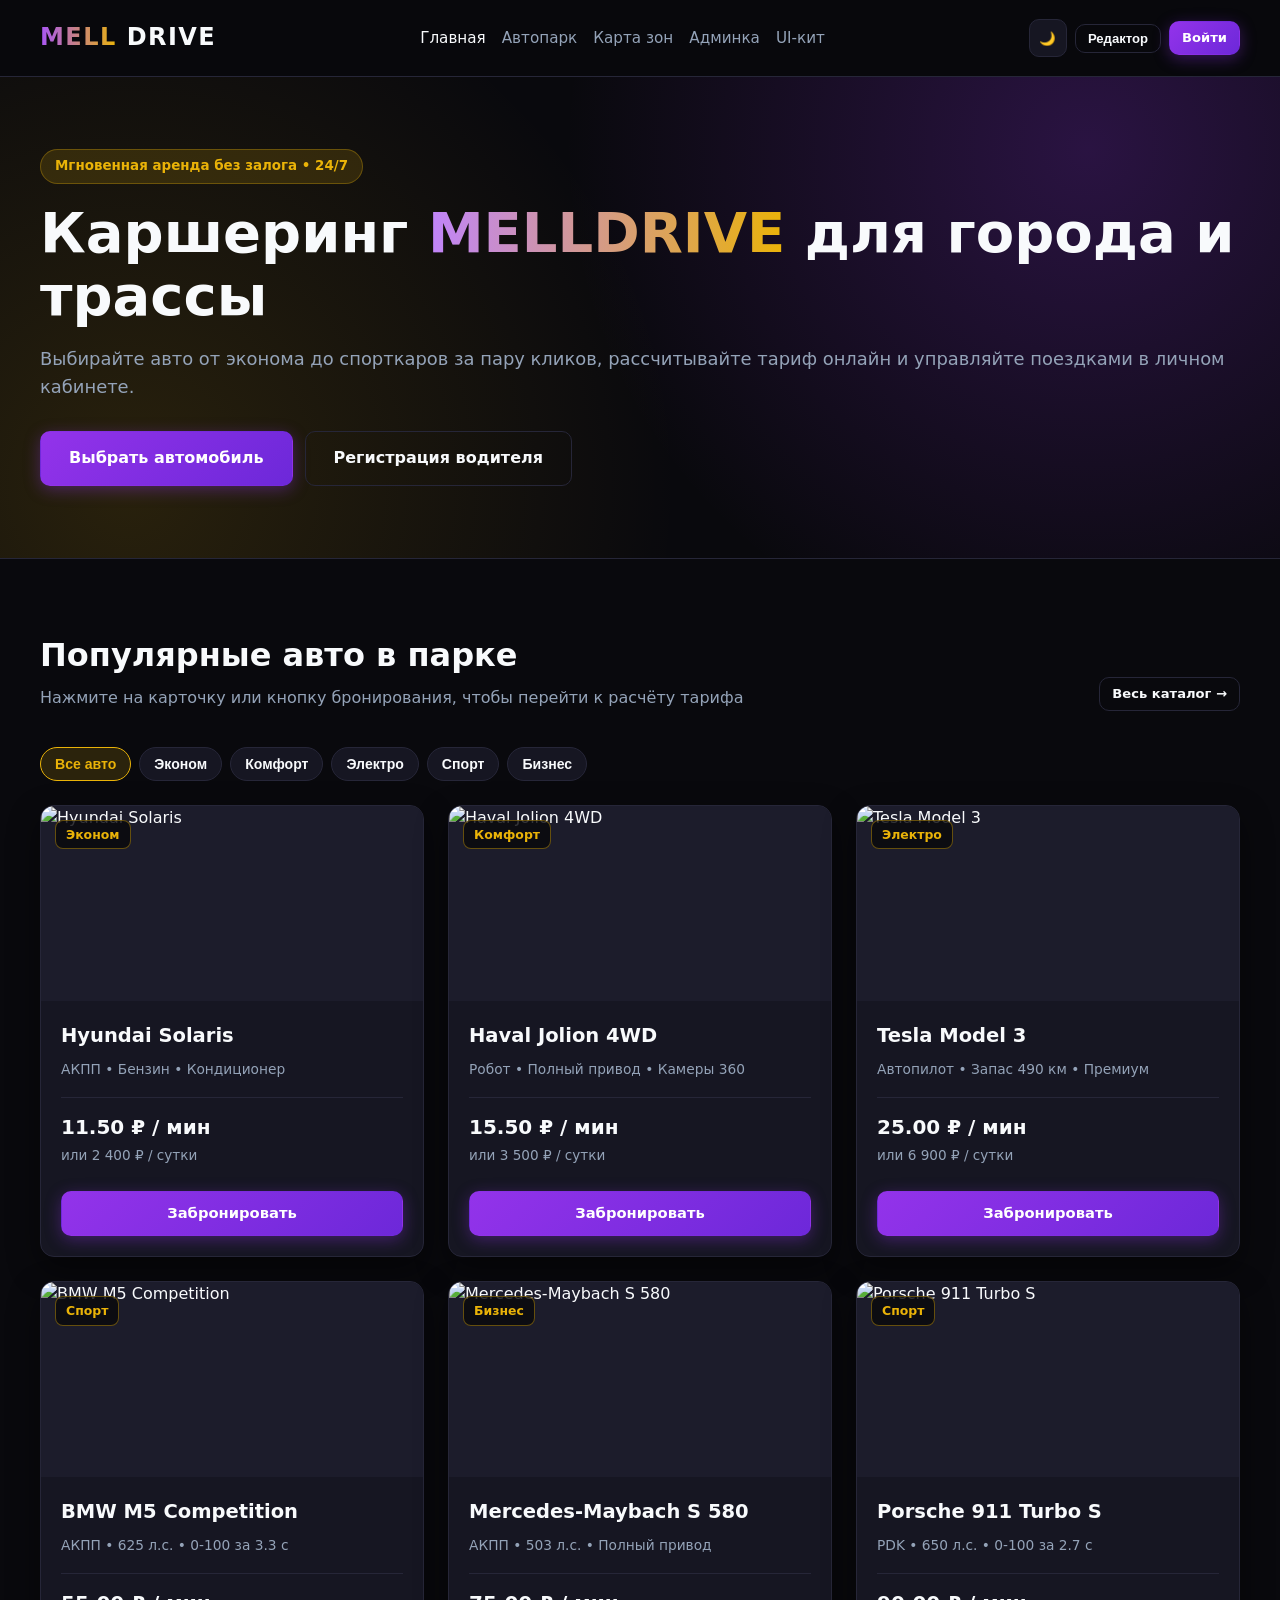
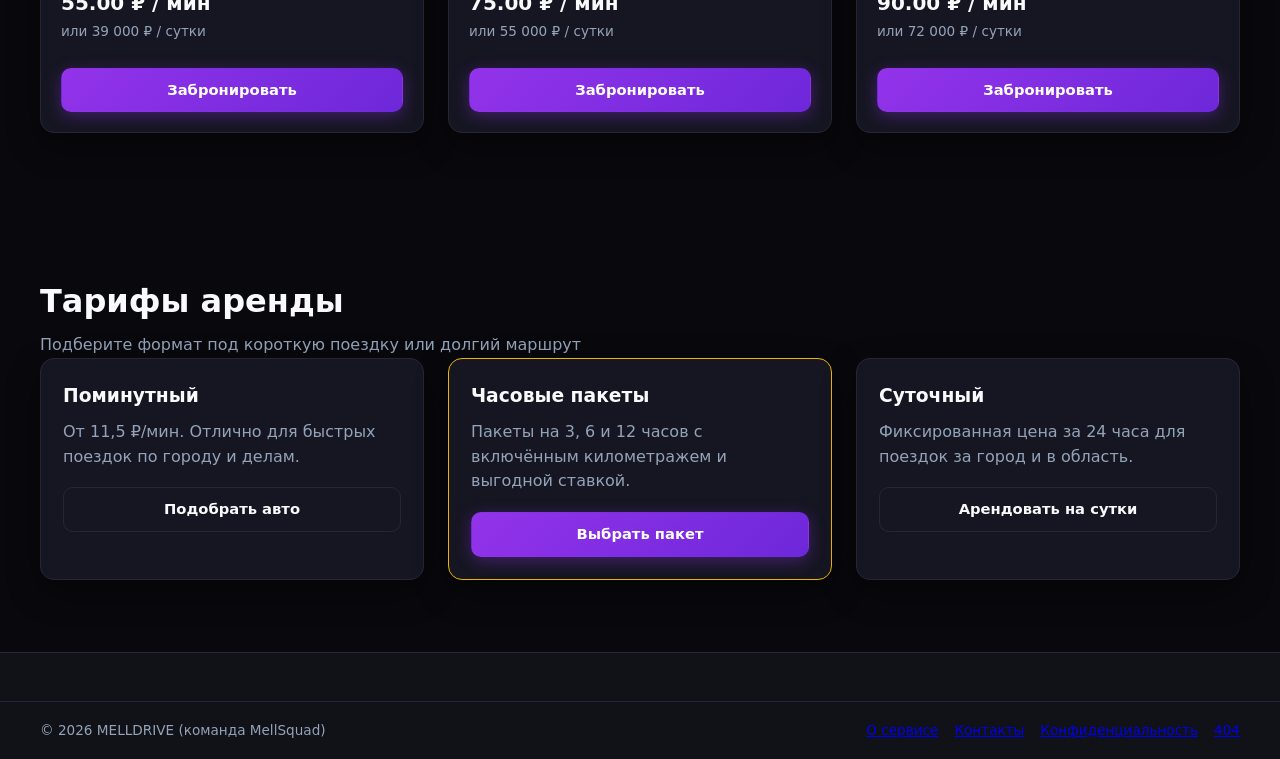
==== frontend/index.html @ 86936b2d "fix: тайлы OpenStreetMap без API-ключа на карте, удаление дефолтного аккаунта и доступ в кабинет тол" ====
﻿<!DOCTYPE html>
<html lang="ru">
<head>
    <meta charset="UTF-8">
    <meta name="viewport" content="width=device-width, initial-scale=1.0">
    <title>MELLDRIVE — Каршеринг нового поколения</title>
    <link rel="stylesheet" href="assets/css/main.css">
    <style>
        .editor-bar {
            display: none;
            background: rgba(147, 51, 234, 0.14);
            border-bottom: 1px solid rgba(147, 51, 234, 0.45);
            padding: 10px 0;
        }
        body.edit-mode .editor-bar { display: block; }
        .editor-bar__inner {
            display: flex;
            flex-wrap: wrap;
            gap: 10px;
            align-items: center;
            justify-content: space-between;
            font-size: 0.9rem;
        }
        .editor-bar__actions { display: flex; flex-wrap: wrap; gap: 8px; }
        .filter-pills { display: flex; flex-wrap: wrap; gap: 8px; margin-bottom: 24px; }
        .filter-pill {
            padding: 8px 14px;
            border-radius: 999px;
            border: 1px solid var(--border);
            background: var(--bg-card);
            color: var(--text-main);
            cursor: pointer;
            font-size: 0.88rem;
            font-weight: 600;
        }
        .filter-pill.active {
            border-color: var(--gold);
            background: var(--gold-soft);
            color: var(--gold);
        }
        .add-car-modal {
            position: fixed;
            inset: 0;
            background: rgba(0, 0, 0, 0.75);
            display: none;
            align-items: center;
            justify-content: center;
            padding: 16px;
            z-index: 999;
        }
        .add-car-modal.open { display: flex; }
        .add-car-card {
            width: 100%;
            max-width: 440px;
            background: var(--bg-card);
            border: 1px solid var(--border);
            border-radius: var(--radius);
            padding: 24px;
            display: grid;
            gap: 12px;
        }
        .add-car-card input, .add-car-card select {
            width: 100%;
            padding: 10px 12px;
            border-radius: 8px;
            border: 1px solid var(--border);
            background: var(--bg-main);
            color: var(--text-main);
            margin-top: 4px;
        }
    </style>

<style id="force-nav-visible">
  .header, .header .container, .header__container { overflow: visible !important; }
  .header .nav, .header nav {
    display: flex !important;
    visibility: visible !important;
    opacity: 1 !important;
    position: static !important;
    transform: none !important;
    max-height: none !important;
    width: auto !important;
    background: transparent !important;
  }
  .header .nav__list {
    display: flex !important;
    flex-wrap: wrap !important;
    align-items: center !important;
    gap: 16px !important;
  }
  .header .nav__link { display: inline-block !important; white-space: nowrap !important; }
</style>
</head>
<body>
    <div class="editor-bar" id="editorBar">
        <div class="container editor-bar__inner">
            <span><strong>Режим редактора включён:</strong> кликайте по текстам на странице для правки — изменения сохраняются в браузере.</span>
            <div class="editor-bar__actions">
                <button type="button" class="btn btn--primary btn--sm" id="openAddCarBtn">+ Добавить авто</button>
                <button type="button" class="btn btn--outline btn--sm" id="resetCmsBtn">Сбросить правки</button>
            </div>
        </div>
    </div>

            <header class="header">
        <div class="container header__container">
            <a href="index.html" class="logo" id="brandLogo">
                <span class="logo__highlight">MELL</span>DRIVE
            </a>
            <nav class="nav" id="mainNav" style="display:flex; visibility:visible; opacity:1;">
                <ul class="nav__list" style="display:flex; flex-wrap:wrap; gap:16px; list-style:none; margin:0; padding:0; align-items:center;">
                    <li><a href="index.html" class="nav__link active" style="white-space:nowrap;">Главная</a></li>
                    <li><a href="pages/catalog.html" class="nav__link" style="white-space:nowrap;">Автопарк</a></li>
                    <li><a href="pages/map.html" class="nav__link" style="white-space:nowrap;">Карта зон</a></li>
                    <li><a href="pages/profile.html" class="nav__link" style="white-space:nowrap;">Кабинет</a></li>
                    <li><a href="pages/admin.html" class="nav__link" style="white-space:nowrap;">Админка</a></li>
                    <li><a href="pages/ui-kit.html" class="nav__link" style="white-space:nowrap;">UI-кит</a></li>
                </ul>
            </nav>
            <div class="header__actions" style="display:flex; align-items:center; gap:8px; flex-wrap:wrap;">
                <button type="button" class="theme-toggle" id="themeToggle" aria-label="Сменить тему">🌙</button>
                <button type="button" class="btn btn--outline btn--sm" id="toggleEditorBtn">Редактор</button>
                <a href="pages/login.html" class="btn btn--primary btn--sm">Войти</a>
                <button type="button" class="burger" id="burgerBtn" aria-label="Меню">
                    <span></span><span></span><span></span>
                </button>
            </div>
        </div>
    </header>

    <main>
        <section class="hero section">
            <div class="container">
                <span class="hero__badge" data-cms="badge">Мгновенная аренда без залога • 24/7</span>
                <h1 class="hero__title" data-cms="heroTitle">Каршеринг <span class="text-gradient">MELLDRIVE</span> для города и трассы</h1>
                <p class="hero__subtitle" data-cms="heroSubtitle">Выбирайте авто от эконома до спорткаров за пару кликов, рассчитывайте тариф онлайн и управляйте поездками в личном кабинете.</p>
                <div style="display:flex; gap:12px; flex-wrap:wrap; margin-top:20px;">
                    <a href="pages/catalog.html" class="btn btn--primary btn--large">Выбрать автомобиль</a>
                    <a href="pages/register.html" class="btn btn--outline btn--large">Регистрация водителя</a>
                </div>
            </div>
        </section>

        <section class="section" id="catalog">
            <div class="container">
                <div class="section__header">
                    <div>
                        <h2 class="section__title" data-cms="catalogTitle">Популярные авто в парке</h2>
                        <p class="section__subtitle">Нажмите на карточку или кнопку бронирования, чтобы перейти к расчёту тарифа</p>
                    </div>
                    <a href="pages/catalog.html" class="btn btn--outline btn--sm">Весь каталог →</a>
                </div>

                <div class="filter-pills" id="homeFilters"></div>
                <div class="cars-grid" id="homeCarsGrid"></div>
            </div>
        </section>

        <section class="section" id="tariffs">
            <div class="container">
                <h2 class="section__title">Тарифы аренды</h2>
                <p class="section__subtitle">Подберите формат под короткую поездку или долгий маршрут</p>
                <div class="cars-grid" style="grid-template-columns: repeat(auto-fit, minmax(260px, 1fr));">
                    <div class="car-card" style="padding:22px;">
                        <h3>Поминутный</h3>
                        <p style="color:var(--text-muted); margin:10px 0 18px;">От 11,5 ₽/мин. Отлично для быстрых поездок по городу и делам.</p>
                        <a href="pages/catalog.html" class="btn btn--outline btn--block">Подобрать авто</a>
                    </div>
                    <div class="car-card" style="padding:22px; border-color:var(--gold);">
                        <h3>Часовые пакеты</h3>
                        <p style="color:var(--text-muted); margin:10px 0 18px;">Пакеты на 3, 6 и 12 часов с включённым километражем и выгодной ставкой.</p>
                        <a href="pages/catalog.html" class="btn btn--primary btn--block">Выбрать пакет</a>
                    </div>
                    <div class="car-card" style="padding:22px;">
                        <h3>Суточный</h3>
                        <p style="color:var(--text-muted); margin:10px 0 18px;">Фиксированная цена за 24 часа для поездок за город и в область.</p>
                        <a href="pages/catalog.html" class="btn btn--outline btn--block">Арендовать на сутки</a>
                    </div>
                </div>
            </div>
        </section>
    </main>

    <footer class="footer">
        <div class="footer__bottom">
            <div class="container" style="display:flex; flex-wrap:wrap; justify-content:space-between; gap:12px;">
                <p>© 2026 MELLDRIVE (команда MellSquad)</p>
                <div style="display:flex; gap:16px; flex-wrap:wrap;">
                    <a href="pages/about.html">О сервисе</a>
                    <a href="pages/contacts.html">Контакты</a>
                    <a href="pages/privacy.html">Конфиденциальность</a>
                    <a href="pages/404.html">404</a>
                </div>
            </div>
        </div>
    </footer>

    <div class="add-car-modal" id="addCarModal">
        <form class="add-car-card" id="addCarForm">
            <h3 style="margin-bottom:4px;">Добавить автомобиль в каталог</h3>
            <label>Марка и модель
                <input type="text" id="newCarName" required placeholder="Например: Zeekr 001">
            </label>
            <label>Класс авто
                <select id="newCarCategory">
                    <option value="Эконом">Эконом</option>
                    <option value="Комфорт">Комфорт</option>
                    <option value="Электро">Электро</option>
                    <option value="Бизнес">Бизнес</option>
                    <option value="Спорт">Спорт</option>
                </select>
            </label>
            <label>Характеристики
                <input type="text" id="newCarSpecs" required placeholder="АКПП • 544 л.с. • Полный привод">
            </label>
            <label>Цена за минуту (₽)
                <input type="number" step="0.5" min="1" id="newCarMin" required value="28">
            </label>
            <label>Цена за сутки (₽)
                <input type="number" min="100" id="newCarDay" required value="7900">
            </label>
            <div style="display:flex; gap:10px; justify-content:flex-end; margin-top:8px;">
                <button type="button" class="btn btn--outline btn--sm" id="closeAddCarBtn">Отмена</button>
                <button type="submit" class="btn btn--primary btn--sm">Сохранить авто</button>
            </div>
        </form>
    </div>

    <script src="assets/js/app.js"></script>
<script>
(function() {
    let loggedIn = false;
    try {
        const s = JSON.parse(localStorage.getItem('melldrive_active_session_v1') || 'null');
        loggedIn = Boolean(s && s.loggedIn);
    } catch (e) {}
    if (!loggedIn) {
        document.querySelectorAll('a[href*="profile.html"]').forEach(a => {
            const li = a.closest('li');
            if (li) li.remove();
            else a.remove();
        });
    }
})();
</script>
</body>
</html>
---- frontend/assets/css/main.css ----
/* ==========================================================================
   MELLDRIVE — UI Kit & Main Styles (Dark Luxury / Neon Gold & Purple)
   ========================================================================== */
:root {
    --bg-main: #09090d;
    --bg-alt: #111118;
    --bg-card: #161622;
    --bg-card-hover: #1e1e2e;
    --primary: #9333ea;
    --primary-hover: #a855f7;
    --gold: #eab308;
    --gold-soft: rgba(234, 179, 8, 0.15);
    --text-main: #f8fafc;
    --text-muted: #94a3b8;
    --border: #262638;
    --danger: #ef4444;
    --success: #22c55e;
    --radius: 14px;
    --shadow: 0 12px 32px rgba(0, 0, 0, 0.45);
    --transition: 0.22s ease;
}

body.light-theme {
    --bg-main: #f4f5f8;
    --bg-alt: #ffffff;
    --bg-card: #ffffff;
    --bg-card-hover: #f8fafc;
    --text-main: #0f172a;
    --text-muted: #475569;
    --border: #e2e8f0;
    --shadow: 0 8px 24px rgba(15, 23, 42, 0.08);
}

* { box-sizing: border-box; margin: 0; padding: 0; }
html { scroll-behavior: smooth; }
body {
    font-family: 'Inter', 'Segoe UI', system-ui, -apple-system, sans-serif;
    background-color: var(--bg-main);
    color: var(--text-main);
    line-height: 1.55;
    overflow-x: hidden;
}

.container {
    width: 100%;
    max-width: 1240px;
    margin: 0 auto;
    padding: 0 20px;
}

.hidden { display: none !important; }

/* Live Editor Mode Styling */
body:not(.live-editor-on) .editor-only { display: none !important; }
body.live-editor-on [data-edit] {
    outline: 1px dashed var(--gold);
    border-radius: 6px;
    padding: 2px 6px;
    cursor: text;
    transition: background var(--transition);
}
body.live-editor-on [data-edit]:focus {
    outline: 2px solid var(--gold);
    background: var(--gold-soft);
}

.editor-bar {
    background: linear-gradient(90deg, #3b0764, #1e1b4b);
    border-bottom: 1px solid var(--gold);
    padding: 10px 0;
    font-size: 0.88rem;
}
.editor-bar__inner {
    display: flex;
    align-items: center;
    justify-content: space-between;
    gap: 12px;
    flex-wrap: wrap;
}
.editor-bar__tools {
    display: flex;
    gap: 8px;
    flex-wrap: wrap;
    align-items: center;
}

/* Header */
.header {
    position: sticky;
    top: 0;
    z-index: 90;
    background: rgba(9, 9, 13, 0.88);
    backdrop-filter: blur(14px);
    border-bottom: 1px solid var(--border);
}
body.light-theme .header { background: rgba(255, 255, 255, 0.9); }

.header__container {
    display: flex;
    align-items: center;
    justify-content: space-between;
    min-height: 76px;
    gap: 16px;
}

.logo {
    display: inline-flex;
    align-items: center;
    gap: 10px;
    text-decoration: none;
    font-size: 1.5rem;
    font-weight: 900;
    letter-spacing: 0.06em;
    color: var(--text-main);
}
.logo__img {
    width: 38px;
    height: 38px;
    border-radius: 10px;
    object-fit: cover;
    border: 1px solid var(--gold);
}
.logo__highlight {
    background: linear-gradient(90deg, var(--primary-hover), var(--gold));
    -webkit-background-clip: text;
    -webkit-text-fill-color: transparent;
}

.nav__list {
    display: flex;
    list-style: none;
    gap: 24px;
}
.nav__link {
    color: var(--text-muted);
    text-decoration: none;
    font-weight: 500;
    font-size: 0.95rem;
    transition: color var(--transition);
}
.nav__link:hover, .nav__link.active { color: var(--text-main); }

.header__actions {
    display: flex;
    align-items: center;
    gap: 10px;
}

/* Buttons */
.btn {
    display: inline-flex;
    align-items: center;
    justify-content: center;
    gap: 6px;
    padding: 10px 18px;
    border-radius: 10px;
    font-weight: 600;
    font-size: 0.92rem;
    cursor: pointer;
    text-decoration: none;
    border: 1px solid transparent;
    transition: all var(--transition);
}
.btn--primary {
    background: linear-gradient(135deg, var(--primary), #6d28d9);
    color: #fff;
    box-shadow: 0 4px 16px rgba(147, 51, 234, 0.35);
}
.btn--primary:hover { background: linear-gradient(135deg, var(--primary-hover), #7c3aed); transform: translateY(-1px); }
.btn--secondary {
    background: var(--gold-soft);
    color: var(--gold);
    border-color: rgba(234, 179, 8, 0.35);
}
.btn--secondary:hover { background: rgba(234, 179, 8, 0.25); }
.btn--outline {
    background: transparent;
    border-color: var(--border);
    color: var(--text-main);
}
.btn--outline:hover { border-color: var(--primary-hover); }
.btn--danger { background: var(--danger); color: #fff; }
.btn--sm { padding: 6px 12px; font-size: 0.82rem; }
.btn--large { padding: 14px 28px; font-size: 1rem; }
.btn--block { width: 100%; }

.theme-toggle {
    background: var(--bg-card);
    border: 1px solid var(--border);
    color: var(--text-main);
    width: 38px;
    height: 38px;
    border-radius: 10px;
    cursor: pointer;
}

.burger {
    display: none;
    flex-direction: column;
    gap: 5px;
    background: none;
    border: none;
    cursor: pointer;
}
.burger span { width: 24px; height: 2px; background: var(--text-main); }

/* Hero */
.hero {
    padding: 84px 0 72px;
    background:
        radial-gradient(circle at 85% 15%, rgba(147, 51, 234, 0.24), transparent 45%),
        radial-gradient(circle at 10% 85%, rgba(234, 179, 8, 0.14), transparent 45%);
    border-bottom: 1px solid var(--border);
}
.hero__content { max-width: 760px; }
.hero__badge {
    display: inline-block;
    padding: 6px 14px;
    border-radius: 999px;
    background: var(--gold-soft);
    border: 1px solid rgba(234, 179, 8, 0.3);
    color: var(--gold);
    font-size: 0.84rem;
    font-weight: 700;
    margin-bottom: 18px;
}
.hero__title {
    font-size: clamp(2.1rem, 4.5vw, 3.5rem);
    font-weight: 900;
    line-height: 1.12;
    margin-bottom: 18px;
}
.text-gradient {
    background: linear-gradient(90deg, #c084fc, var(--gold));
    -webkit-background-clip: text;
    -webkit-text-fill-color: transparent;
}
.hero__subtitle {
    color: var(--text-muted);
    font-size: 1.12rem;
    margin-bottom: 30px;
}
.hero__buttons {
    display: flex;
    gap: 14px;
    flex-wrap: wrap;
    margin-bottom: 42px;
}
.hero__stats {
    display: grid;
    grid-template-columns: repeat(3, minmax(140px, 1fr));
    gap: 18px;
    padding-top: 24px;
    border-top: 1px solid var(--border);
}
.stat-item__value { display: block; font-size: 1.35rem; font-weight: 800; color: var(--gold); }
.stat-item__label { font-size: 0.88rem; color: var(--text-muted); }

/* Sections & Cards */
.section { padding: 72px 0; }
.section--alt { background: var(--bg-alt); border-top: 1px solid var(--border); border-bottom: 1px solid var(--border); }
.section__header {
    display: flex;
    justify-content: space-between;
    align-items: flex-end;
    gap: 16px;
    flex-wrap: wrap;
    margin-bottom: 36px;
}
.section__title { font-size: 2rem; font-weight: 800; }
.section__subtitle { color: var(--text-muted); margin-top: 6px; }
.section__action { margin-top: 36px; text-align: center; }

.cars-grid {
    display: grid;
    grid-template-columns: repeat(auto-fill, minmax(300px, 1fr));
    gap: 24px;
}
.car-card {
    position: relative;
    background: var(--bg-card);
    border: 1px solid var(--border);
    border-radius: var(--radius);
    overflow: hidden;
    display: flex;
    flex-direction: column;
    box-shadow: var(--shadow);
    transition: transform var(--transition), border-color var(--transition);
}
.car-card:hover { transform: translateY(-4px); border-color: var(--primary-hover); }
.car-card__badge {
    position: absolute;
    top: 14px;
    left: 14px;
    padding: 4px 10px;
    border-radius: 8px;
    font-size: 0.78rem;
    font-weight: 700;
    background: rgba(9, 9, 13, 0.82);
    color: var(--gold);
    border: 1px solid rgba(234, 179, 8, 0.4);
    z-index: 2;
}
.car-card__img {
    width: 100%;
    height: 195px;
    object-fit: cover;
    background: #1c1c2b;
    display: block;
}
.car-card__body {
    padding: 20px;
    display: flex;
    flex-direction: column;
    flex: 1;
}
.car-card__title { font-size: 1.22rem; font-weight: 700; margin-bottom: 8px; }
.car-card__specs {
    display: flex;
    flex-wrap: wrap;
    gap: 8px;
    color: var(--text-muted);
    font-size: 0.86rem;
    margin-bottom: 16px;
}
.car-card__pricing {
    margin-top: auto;
    padding-top: 14px;
    border-top: 1px solid var(--border);
    margin-bottom: 14px;
}
.car-card__price { display: block; font-size: 1.25rem; font-weight: 800; color: var(--text-main); }
.car-card__price-sub { font-size: 0.85rem; color: var(--text-muted); }
.car-card__admin-btns {
    display: flex;
    gap: 8px;
    margin-top: 10px;
}

/* Tariffs */
.tariffs-grid {
    display: grid;
    grid-template-columns: repeat(auto-fit, minmax(280px, 1fr));
    gap: 24px;
}
.tariff-card {
    position: relative;
    background: var(--bg-card);
    border: 1px solid var(--border);
    border-radius: var(--radius);
    padding: 28px;
    display: flex;
    flex-direction: column;
}
.tariff-card--featured {
    border-color: var(--gold);
    box-shadow: 0 0 28px rgba(234, 179, 8, 0.14);
}
.tariff-card__badge {
    position: absolute;
    top: 16px;
    right: 16px;
    background: var(--gold);
    color: #000;
    font-weight: 800;
    font-size: 0.75rem;
    padding: 3px 10px;
    border-radius: 999px;
}
.tariff-card__title { font-size: 1.35rem; margin-bottom: 8px; }
.tariff-card__desc { color: var(--text-muted); font-size: 0.92rem; margin-bottom: 18px; }
.tariff-card__price { font-size: 1.8rem; font-weight: 900; color: var(--gold); margin-bottom: 18px; }
.tariff-card__price small { font-size: 0.9rem; color: var(--text-muted); font-weight: 500; }
.tariff-card__features { list-style: none; display: flex; flex-direction: column; gap: 10px; margin-bottom: 24px; color: var(--text-muted); font-size: 0.92rem; }
.tariff-card .btn { margin-top: auto; }

/* FAQ */
.accordion { display: flex; flex-direction: column; gap: 12px; }
.accordion__item {
    background: var(--bg-card);
    border: 1px solid var(--border);
    border-radius: 12px;
    padding: 18px 20px;
}
.accordion__title { font-weight: 700; cursor: pointer; font-size: 1.02rem; }
.accordion__content { margin-top: 12px; color: var(--text-muted); }

/* Footer */
.footer {
    background: var(--bg-alt);
    border-top: 1px solid var(--border);
    padding-top: 48px;
}
.footer__container {
    display: grid;
    grid-template-columns: repeat(auto-fit, minmax(210px, 1fr));
    gap: 32px;
    padding-bottom: 36px;
}
.footer__title { margin-bottom: 14px; font-size: 1rem; color: var(--gold); }
.footer__text { color: var(--text-muted); font-size: 0.9rem; margin-bottom: 8px; }
.footer__links { list-style: none; display: flex; flex-direction: column; gap: 8px; }
.footer__links a { color: var(--text-muted); text-decoration: none; font-size: 0.9rem; }
.footer__links a:hover { color: var(--text-main); }
.footer__bottom {
    border-top: 1px solid var(--border);
    padding: 18px 0;
    text-align: center;
    color: var(--text-muted);
    font-size: 0.85rem;
}

/* Modal */
.modal {
    position: fixed;
    inset: 0;
    background: rgba(0, 0, 0, 0.78);
    display: flex;
    align-items: center;
    justify-content: center;
    padding: 20px;
    z-index: 200;
}
.modal__box {
    background: var(--bg-card);
    border: 1px solid var(--border);
    border-radius: var(--radius);
    padding: 24px;
    width: 100%;
    max-width: 480px;
    max-height: 90vh;
    overflow-y: auto;
}
.modal__box h3 { margin-bottom: 16px; }
.modal__form { display: flex; flex-direction: column; gap: 12px; }
.modal__form label { display: flex; flex-direction: column; gap: 5px; font-size: 0.85rem; color: var(--text-muted); }
.modal__form input, .modal__form select {
    background: var(--bg-main);
    border: 1px solid var(--border);
    color: var(--text-main);
    padding: 10px 12px;
    border-radius: 8px;
    font-size: 0.95rem;
}
.modal__row { display: grid; grid-template-columns: 1fr 1fr; gap: 10px; }
.modal__actions { display: flex; justify-content: flex-end; gap: 10px; margin-top: 10px; }

/* Responsive */
@media (max-width: 900px) {
    .nav {
        display: none;
        position: absolute;
        top: 76px;
        left: 0;
        right: 0;
        background: var(--bg-alt);
        border-bottom: 1px solid var(--border);
        padding: 20px;
    }
    .nav.open { display: block; }
    .nav__list { flex-direction: column; gap: 14px; }
    .burger { display: flex; }
}
@media (max-width: 540px) {
    .hero__stats { grid-template-columns: 1fr; }
    .header__actions .btn--outline { display: none; }
}

.logo-group { display: inline-flex; align-items: center; gap: 8px; }
.catalog-controls { display: flex; gap: 10px; flex-wrap: wrap; }
.catalog-controls select {
    background: var(--bg-card);
    color: var(--text-main);
    border: 1px solid var(--border);
    padding: 9px 12px;
    border-radius: 10px;
    font-size: 0.9rem;
}

/* Fix BUG-045: стабильное отображение верхней навигации на всех страницах */
.header__container {
    display: flex;
    align-items: center;
    justify-content: space-between;
    gap: 16px;
    flex-wrap: wrap;
}
.header .nav {
    display: flex !important;
    align-items: center;
    opacity: 1 !important;
    visibility: visible !important;
    position: static !important;
    transform: none !important;
    width: auto !important;
    background: transparent !important;
}
.header .nav__list {
    display: flex !important;
    align-items: center;
    flex-wrap: wrap;
    gap: 16px;
    list-style: none;
    margin: 0;
    padding: 0;
}
.header .nav__link {
    display: inline-block;
    white-space: nowrap;
}
@media (max-width: 640px) {
    .header .nav__list {
        gap: 10px;
        font-size: 0.88rem;
    }
}
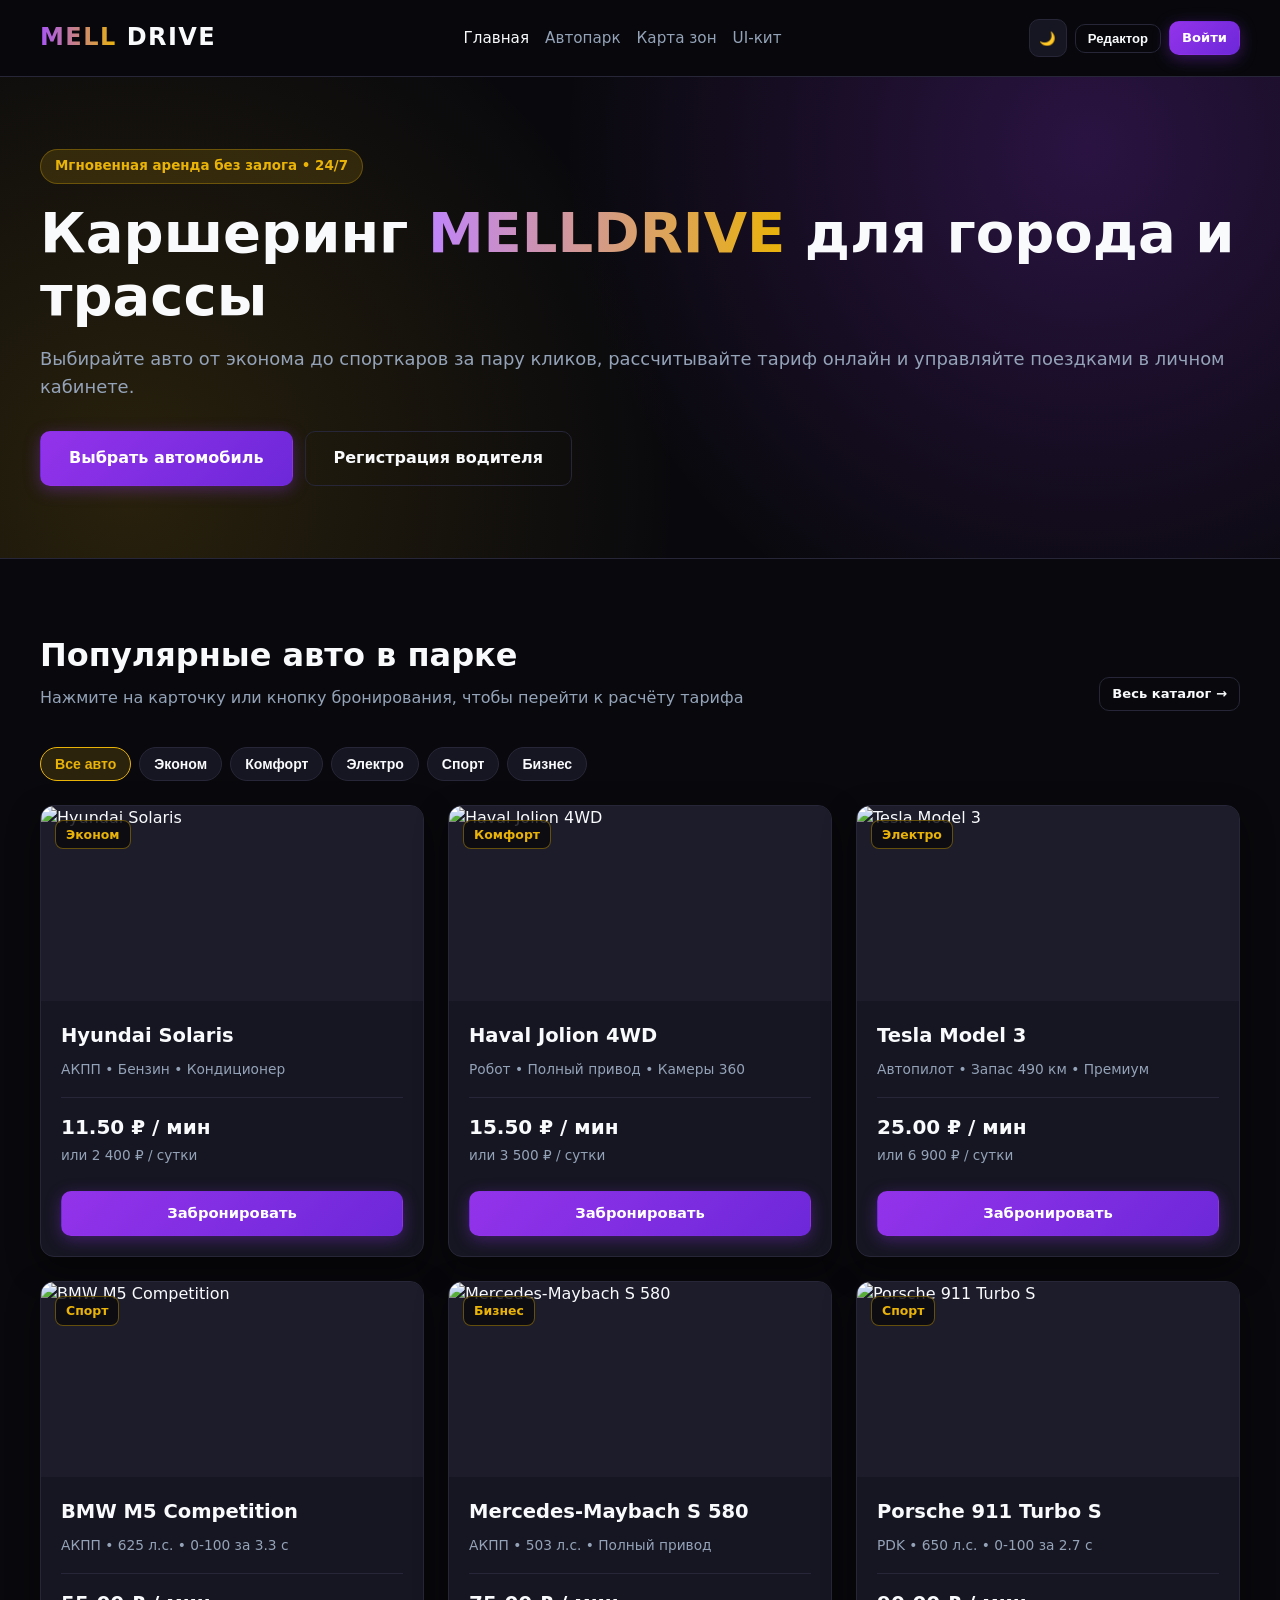
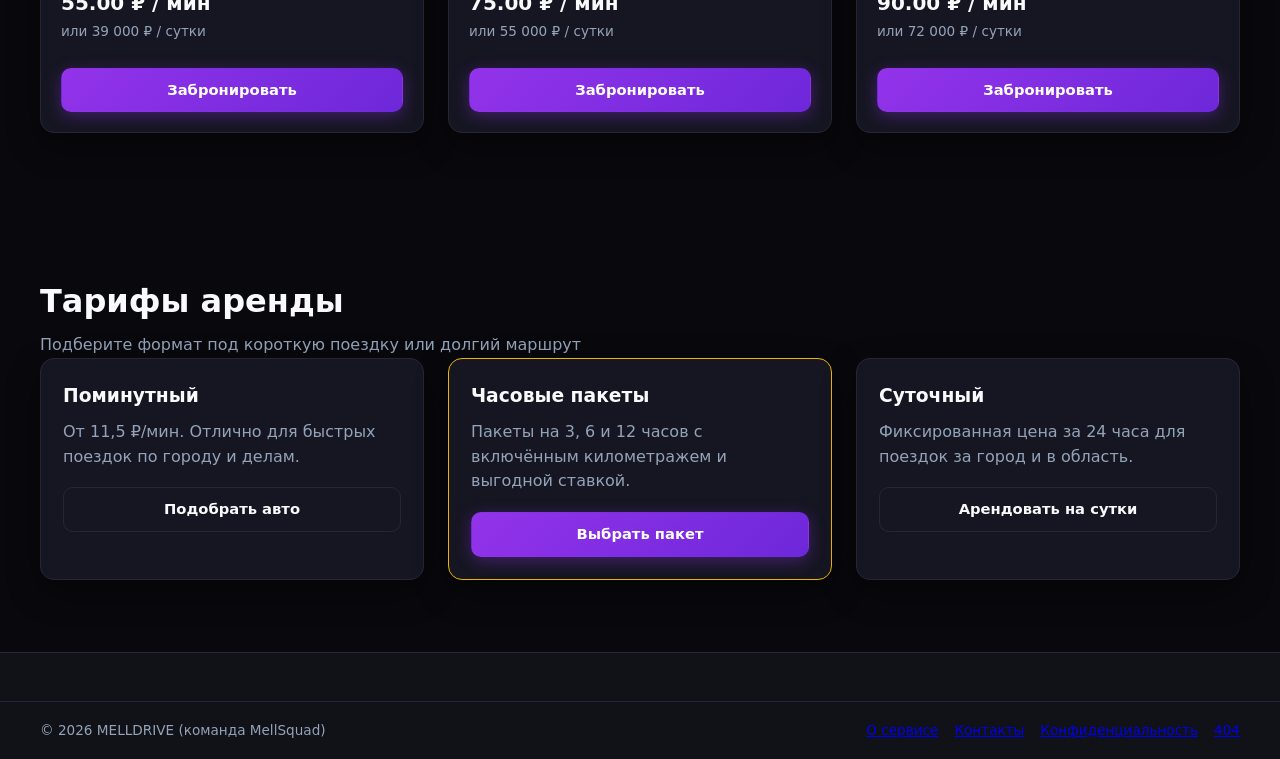
==== commit 9f6529d9: "fix: BUG-046 обязательная авторизация по логину и паролю для доступа в админ-панель" ====
--- a/frontend/index.html
+++ b/frontend/index.html
@@ -243,9 +243,26 @@
     }
 })();
 </script>
+<script>
+(function() {
+    let isAdmin = false;
+    try {
+        const a = JSON.parse(localStorage.getItem('melldrive_admin_session_v1') || 'null');
+        isAdmin = Boolean(a && a.isAdmin === true);
+    } catch (e) {}
+    if (!isAdmin) {
+        document.querySelectorAll('header a[href*="admin.html"]').forEach(a => {
+            const li = a.closest('li');
+            if (li) li.remove();
+            else a.remove();
+        });
+    }
+})();
+</script>
 </body>
 </html>
 
 
 
 
+
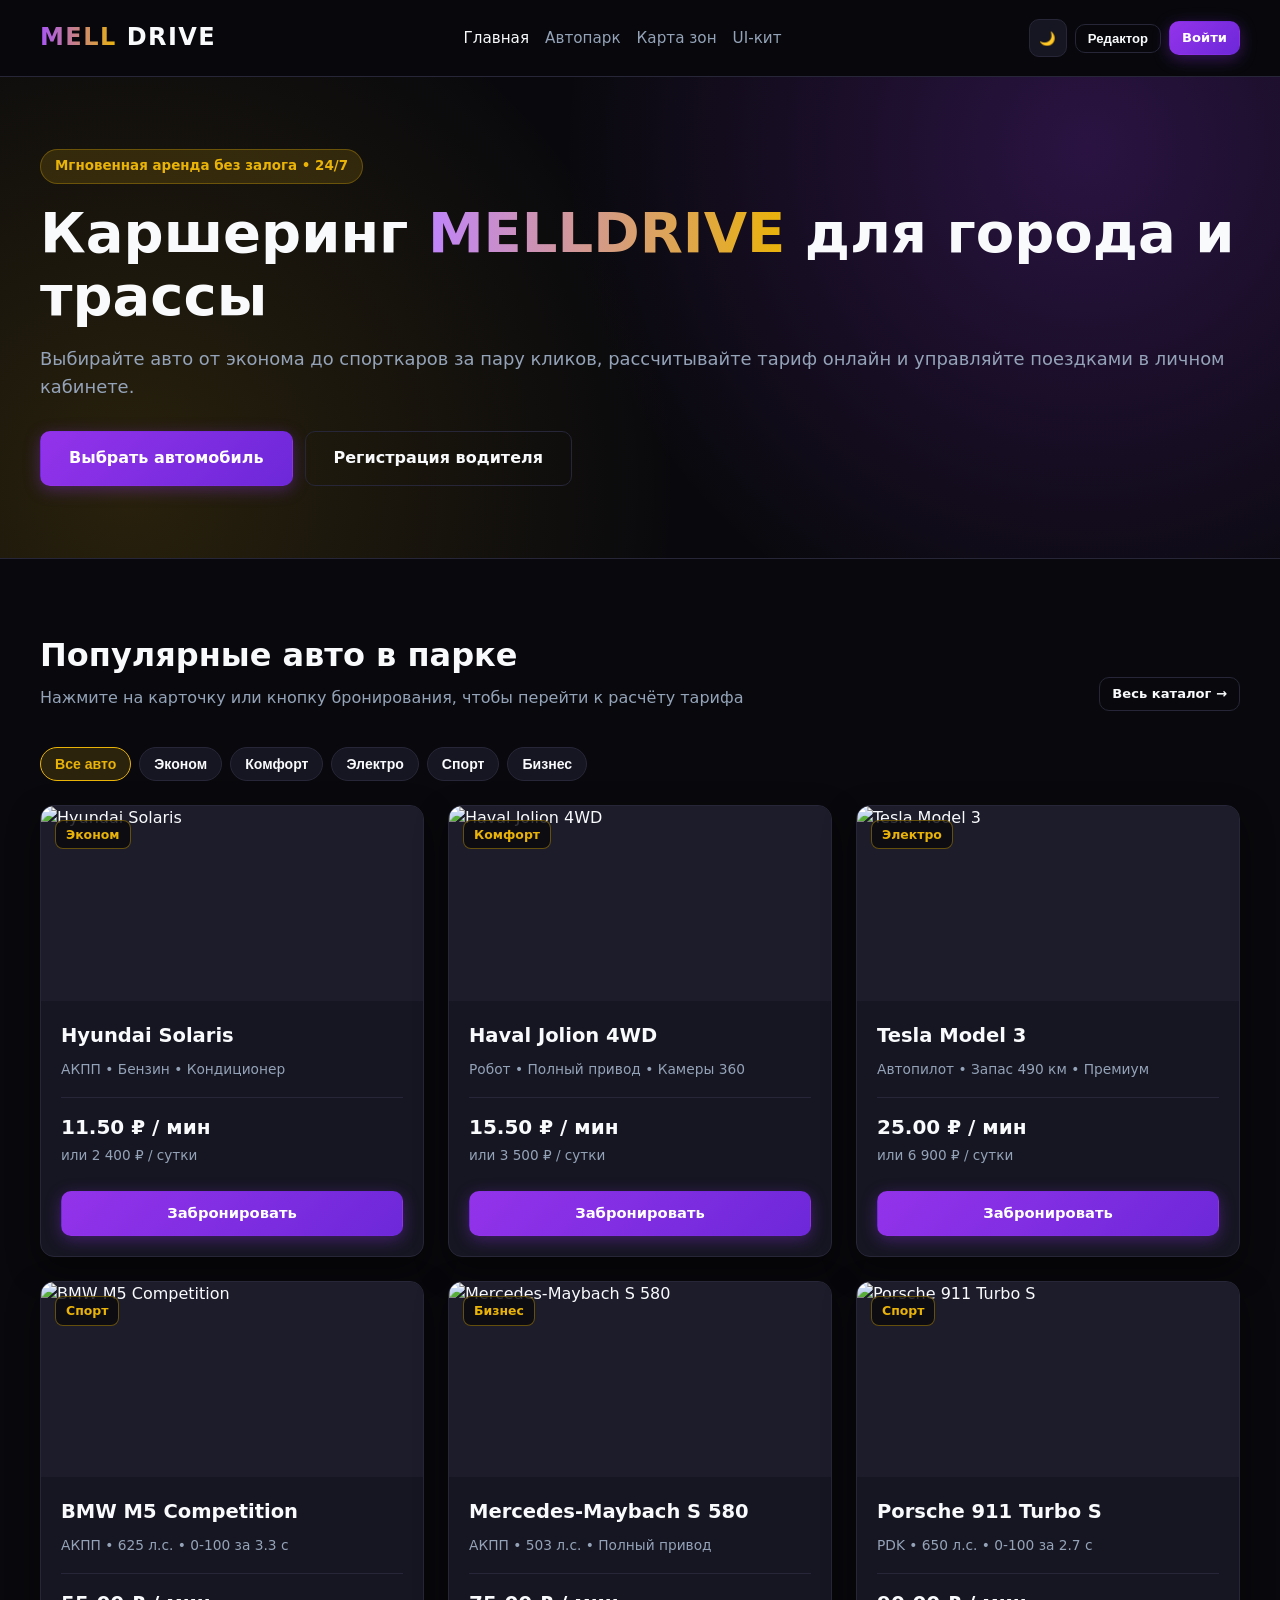
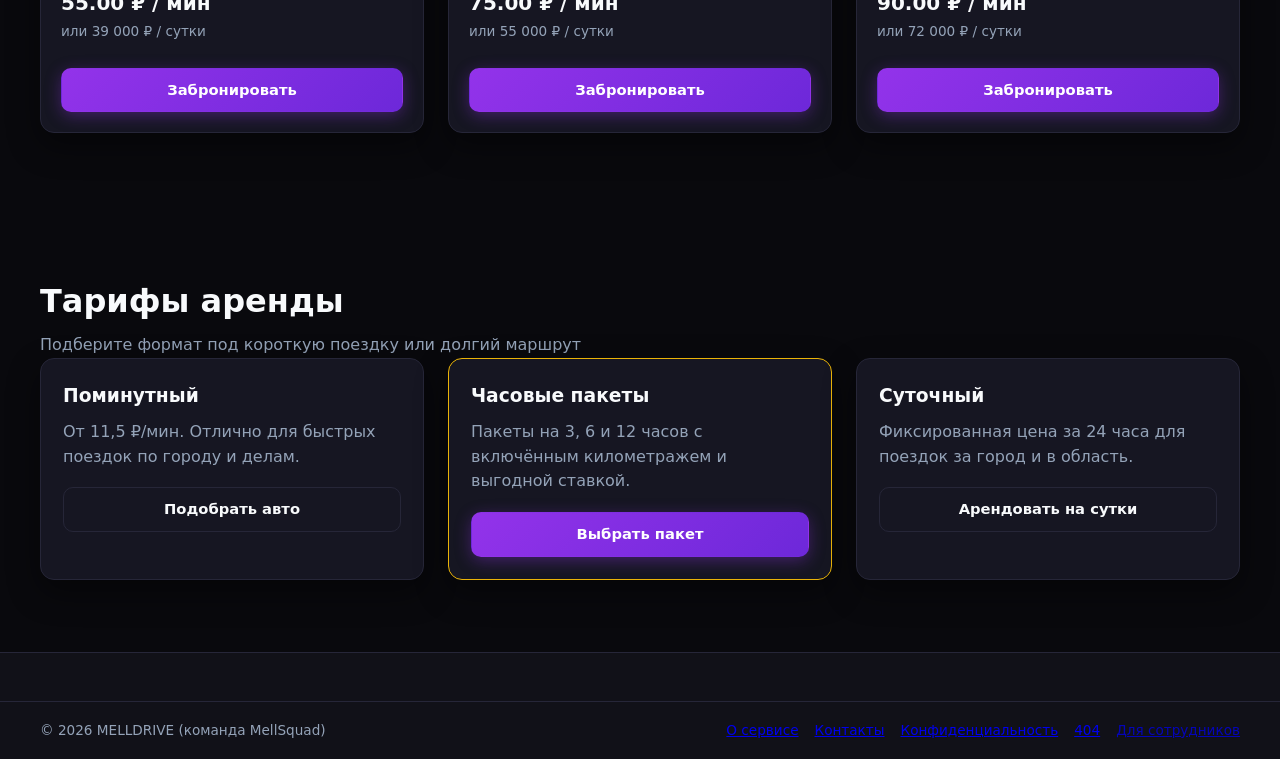
==== commit 148a273d: "feat: вход в админку через единую форму авторизации и ссылку для сотрудников в футере" ====
--- a/frontend/index.html
+++ b/frontend/index.html
@@ -189,7 +189,7 @@
                     <a href="pages/about.html">О сервисе</a>
                     <a href="pages/contacts.html">Контакты</a>
                     <a href="pages/privacy.html">Конфиденциальность</a>
-                    <a href="pages/404.html">404</a>
+                    <a href="pages/404.html">404</a> <a href="pages/admin.html" style="opacity:0.75;">Для сотрудников</a>
                 </div>
             </div>
         </div>
@@ -266,3 +266,4 @@
 
 
 
+
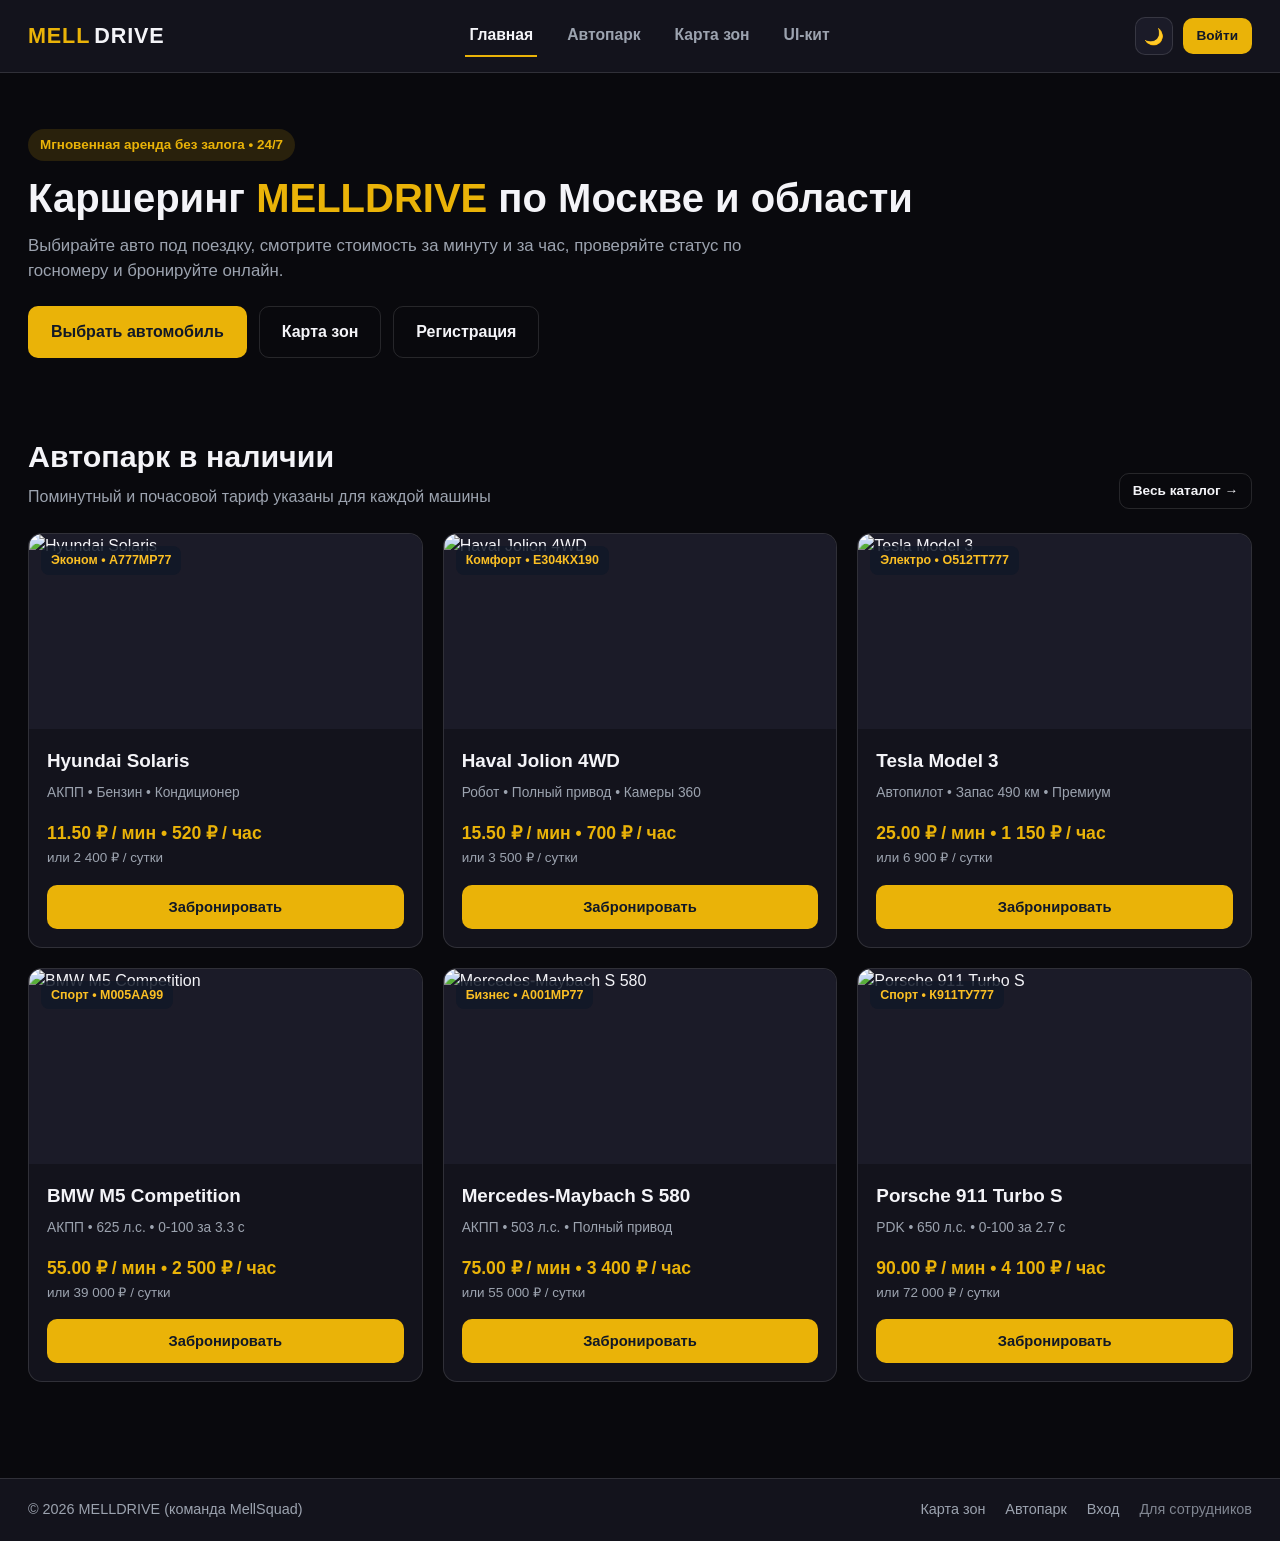
==== commit 02ffe5c3: "fix: бронь любой машины, повтор пароля, удаление 404, тема и куки на всех страницах, звёзды, часы и " ====
--- a/frontend/index.html
+++ b/frontend/index.html
@@ -5,138 +5,40 @@
     <meta name="viewport" content="width=device-width, initial-scale=1.0">
     <title>MELLDRIVE — Каршеринг нового поколения</title>
     <link rel="stylesheet" href="assets/css/main.css">
-    <style>
-        .editor-bar {
-            display: none;
-            background: rgba(147, 51, 234, 0.14);
-            border-bottom: 1px solid rgba(147, 51, 234, 0.45);
-            padding: 10px 0;
-        }
-        body.edit-mode .editor-bar { display: block; }
-        .editor-bar__inner {
-            display: flex;
-            flex-wrap: wrap;
-            gap: 10px;
-            align-items: center;
-            justify-content: space-between;
-            font-size: 0.9rem;
-        }
-        .editor-bar__actions { display: flex; flex-wrap: wrap; gap: 8px; }
-        .filter-pills { display: flex; flex-wrap: wrap; gap: 8px; margin-bottom: 24px; }
-        .filter-pill {
-            padding: 8px 14px;
-            border-radius: 999px;
-            border: 1px solid var(--border);
-            background: var(--bg-card);
-            color: var(--text-main);
-            cursor: pointer;
-            font-size: 0.88rem;
-            font-weight: 600;
-        }
-        .filter-pill.active {
-            border-color: var(--gold);
-            background: var(--gold-soft);
-            color: var(--gold);
-        }
-        .add-car-modal {
-            position: fixed;
-            inset: 0;
-            background: rgba(0, 0, 0, 0.75);
-            display: none;
-            align-items: center;
-            justify-content: center;
-            padding: 16px;
-            z-index: 999;
-        }
-        .add-car-modal.open { display: flex; }
-        .add-car-card {
-            width: 100%;
-            max-width: 440px;
-            background: var(--bg-card);
-            border: 1px solid var(--border);
-            border-radius: var(--radius);
-            padding: 24px;
-            display: grid;
-            gap: 12px;
-        }
-        .add-car-card input, .add-car-card select {
-            width: 100%;
-            padding: 10px 12px;
-            border-radius: 8px;
-            border: 1px solid var(--border);
-            background: var(--bg-main);
-            color: var(--text-main);
-            margin-top: 4px;
-        }
-    </style>
-
-<style id="force-nav-visible">
-  .header, .header .container, .header__container { overflow: visible !important; }
-  .header .nav, .header nav {
-    display: flex !important;
-    visibility: visible !important;
-    opacity: 1 !important;
-    position: static !important;
-    transform: none !important;
-    max-height: none !important;
-    width: auto !important;
-    background: transparent !important;
-  }
-  .header .nav__list {
-    display: flex !important;
-    flex-wrap: wrap !important;
-    align-items: center !important;
-    gap: 16px !important;
-  }
-  .header .nav__link { display: inline-block !important; white-space: nowrap !important; }
-</style>
 </head>
 <body>
-    <div class="editor-bar" id="editorBar">
-        <div class="container editor-bar__inner">
-            <span><strong>Режим редактора включён:</strong> кликайте по текстам на странице для правки — изменения сохраняются в браузере.</span>
-            <div class="editor-bar__actions">
-                <button type="button" class="btn btn--primary btn--sm" id="openAddCarBtn">+ Добавить авто</button>
-                <button type="button" class="btn btn--outline btn--sm" id="resetCmsBtn">Сбросить правки</button>
-            </div>
-        </div>
-    </div>
-
-            <header class="header">
+    <header class="header">
         <div class="container header__container">
             <a href="index.html" class="logo" id="brandLogo">
                 <span class="logo__highlight">MELL</span>DRIVE
             </a>
-            <nav class="nav" id="mainNav" style="display:flex; visibility:visible; opacity:1;">
-                <ul class="nav__list" style="display:flex; flex-wrap:wrap; gap:16px; list-style:none; margin:0; padding:0; align-items:center;">
-                    <li><a href="index.html" class="nav__link active" style="white-space:nowrap;">Главная</a></li>
-                    <li><a href="pages/catalog.html" class="nav__link" style="white-space:nowrap;">Автопарк</a></li>
-                    <li><a href="pages/map.html" class="nav__link" style="white-space:nowrap;">Карта зон</a></li>
-                    <li><a href="pages/profile.html" class="nav__link" style="white-space:nowrap;">Кабинет</a></li>
-                    <li><a href="pages/admin.html" class="nav__link" style="white-space:nowrap;">Админка</a></li>
-                    <li><a href="pages/ui-kit.html" class="nav__link" style="white-space:nowrap;">UI-кит</a></li>
+            <nav class="nav" id="mainNav">
+                <ul class="nav__list">
+                    <li><a href="index.html" class="nav__link active">Главная</a></li>
+                    <li><a href="pages/catalog.html" class="nav__link">Автопарк</a></li>
+                    <li><a href="pages/map.html" class="nav__link">Карта зон</a></li>
+                    <li><a href="pages/profile.html" class="nav__link">Кабинет</a></li>
+                    <li><a href="pages/admin.html" class="nav__link">Админка</a></li>
+                    <li><a href="pages/ui-kit.html" class="nav__link">UI-кит</a></li>
                 </ul>
             </nav>
-            <div class="header__actions" style="display:flex; align-items:center; gap:8px; flex-wrap:wrap;">
+            <div class="header__actions">
                 <button type="button" class="theme-toggle" id="themeToggle" aria-label="Сменить тему">🌙</button>
-                <button type="button" class="btn btn--outline btn--sm" id="toggleEditorBtn">Редактор</button>
                 <a href="pages/login.html" class="btn btn--primary btn--sm">Войти</a>
-                <button type="button" class="burger" id="burgerBtn" aria-label="Меню">
-                    <span></span><span></span><span></span>
-                </button>
             </div>
         </div>
     </header>
 
     <main>
-        <section class="hero section">
+        <section class="hero">
             <div class="container">
-                <span class="hero__badge" data-cms="badge">Мгновенная аренда без залога • 24/7</span>
-                <h1 class="hero__title" data-cms="heroTitle">Каршеринг <span class="text-gradient">MELLDRIVE</span> для города и трассы</h1>
-                <p class="hero__subtitle" data-cms="heroSubtitle">Выбирайте авто от эконома до спорткаров за пару кликов, рассчитывайте тариф онлайн и управляйте поездками в личном кабинете.</p>
-                <div style="display:flex; gap:12px; flex-wrap:wrap; margin-top:20px;">
+                <span class="hero__badge">Мгновенная аренда без залога • 24/7</span>
+                <h1 class="hero__title">Каршеринг <span class="text-gradient">MELLDRIVE</span> по Москве и области</h1>
+                <p class="hero__subtitle">Выбирайте авто под поездку, смотрите стоимость за минуту и за час, проверяйте статус по госномеру и бронируйте онлайн.</p>
+                <div style="display:flex; gap:12px; flex-wrap:wrap; margin-top:22px;">
                     <a href="pages/catalog.html" class="btn btn--primary btn--large">Выбрать автомобиль</a>
-                    <a href="pages/register.html" class="btn btn--outline btn--large">Регистрация водителя</a>
+                    <a href="pages/map.html" class="btn btn--outline btn--large">Карта зон</a>
+                    <a href="pages/register.html" class="btn btn--outline btn--large">Регистрация</a>
                 </div>
             </div>
         </section>
@@ -145,125 +47,58 @@
             <div class="container">
                 <div class="section__header">
                     <div>
-                        <h2 class="section__title" data-cms="catalogTitle">Популярные авто в парке</h2>
-                        <p class="section__subtitle">Нажмите на карточку или кнопку бронирования, чтобы перейти к расчёту тарифа</p>
+                        <h2 class="section__title">Автопарк в наличии</h2>
+                        <p class="section__subtitle">Поминутный и почасовой тариф указаны для каждой машины</p>
                     </div>
                     <a href="pages/catalog.html" class="btn btn--outline btn--sm">Весь каталог →</a>
                 </div>
-
-                <div class="filter-pills" id="homeFilters"></div>
                 <div class="cars-grid" id="homeCarsGrid"></div>
-            </div>
-        </section>
-
-        <section class="section" id="tariffs">
-            <div class="container">
-                <h2 class="section__title">Тарифы аренды</h2>
-                <p class="section__subtitle">Подберите формат под короткую поездку или долгий маршрут</p>
-                <div class="cars-grid" style="grid-template-columns: repeat(auto-fit, minmax(260px, 1fr));">
-                    <div class="car-card" style="padding:22px;">
-                        <h3>Поминутный</h3>
-                        <p style="color:var(--text-muted); margin:10px 0 18px;">От 11,5 ₽/мин. Отлично для быстрых поездок по городу и делам.</p>
-                        <a href="pages/catalog.html" class="btn btn--outline btn--block">Подобрать авто</a>
-                    </div>
-                    <div class="car-card" style="padding:22px; border-color:var(--gold);">
-                        <h3>Часовые пакеты</h3>
-                        <p style="color:var(--text-muted); margin:10px 0 18px;">Пакеты на 3, 6 и 12 часов с включённым километражем и выгодной ставкой.</p>
-                        <a href="pages/catalog.html" class="btn btn--primary btn--block">Выбрать пакет</a>
-                    </div>
-                    <div class="car-card" style="padding:22px;">
-                        <h3>Суточный</h3>
-                        <p style="color:var(--text-muted); margin:10px 0 18px;">Фиксированная цена за 24 часа для поездок за город и в область.</p>
-                        <a href="pages/catalog.html" class="btn btn--outline btn--block">Арендовать на сутки</a>
-                    </div>
-                </div>
             </div>
         </section>
     </main>
 
     <footer class="footer">
-        <div class="footer__bottom">
-            <div class="container" style="display:flex; flex-wrap:wrap; justify-content:space-between; gap:12px;">
-                <p>© 2026 MELLDRIVE (команда MellSquad)</p>
-                <div style="display:flex; gap:16px; flex-wrap:wrap;">
-                    <a href="pages/about.html">О сервисе</a>
-                    <a href="pages/contacts.html">Контакты</a>
-                    <a href="pages/privacy.html">Конфиденциальность</a>
-                    <a href="pages/404.html">404</a> <a href="pages/admin.html" style="opacity:0.75;">Для сотрудников</a>
-                </div>
+        <div class="container" style="display:flex; flex-wrap:wrap; justify-content:space-between; align-items:center; gap:14px;">
+            <p style="margin:0;">© 2026 MELLDRIVE (команда MellSquad)</p>
+            <div style="display:flex; gap:20px; flex-wrap:wrap;">
+                <a href="pages/map.html">Карта зон</a>
+                <a href="pages/catalog.html">Автопарк</a>
+                <a href="pages/login.html">Вход</a>
+                <a href="pages/admin.html" style="opacity:0.8;">Для сотрудников</a>
             </div>
         </div>
     </footer>
 
-    <div class="add-car-modal" id="addCarModal">
-        <form class="add-car-card" id="addCarForm">
-            <h3 style="margin-bottom:4px;">Добавить автомобиль в каталог</h3>
-            <label>Марка и модель
-                <input type="text" id="newCarName" required placeholder="Например: Zeekr 001">
-            </label>
-            <label>Класс авто
-                <select id="newCarCategory">
-                    <option value="Эконом">Эконом</option>
-                    <option value="Комфорт">Комфорт</option>
-                    <option value="Электро">Электро</option>
-                    <option value="Бизнес">Бизнес</option>
-                    <option value="Спорт">Спорт</option>
-                </select>
-            </label>
-            <label>Характеристики
-                <input type="text" id="newCarSpecs" required placeholder="АКПП • 544 л.с. • Полный привод">
-            </label>
-            <label>Цена за минуту (₽)
-                <input type="number" step="0.5" min="1" id="newCarMin" required value="28">
-            </label>
-            <label>Цена за сутки (₽)
-                <input type="number" min="100" id="newCarDay" required value="7900">
-            </label>
-            <div style="display:flex; gap:10px; justify-content:flex-end; margin-top:8px;">
-                <button type="button" class="btn btn--outline btn--sm" id="closeAddCarBtn">Отмена</button>
-                <button type="submit" class="btn btn--primary btn--sm">Сохранить авто</button>
-            </div>
-        </form>
-    </div>
+    <script>
+        const DEFAULT_CARS = [
+            { id: 1, plate: 'А777МР77', name: 'Hyundai Solaris', category: 'Эконом', specs: 'АКПП • Бензин • Кондиционер', priceMin: 11.5, priceHour: 520, priceDay: 2400, img: 'assets/img/cars/solaris.jpg' },
+            { id: 2, plate: 'Е304КХ190', name: 'Haval Jolion 4WD', category: 'Комфорт', specs: 'Робот • Полный привод • Камеры 360', priceMin: 15.5, priceHour: 700, priceDay: 3500, img: 'assets/img/cars/haval-jolion.jpg' },
+            { id: 3, plate: 'О512ТТ777', name: 'Tesla Model 3', category: 'Электро', specs: 'Автопилот • Запас 490 км • Премиум', priceMin: 25.0, priceHour: 1150, priceDay: 6900, img: 'assets/img/cars/tesla-model-3.jpg' },
+            { id: 4, plate: 'М005АА99', name: 'BMW M5 Competition', category: 'Спорт', specs: 'АКПП • 625 л.с. • 0-100 за 3.3 с', priceMin: 55.0, priceHour: 2500, priceDay: 39000, img: 'assets/img/cars/bmw-m5.jpg' },
+            { id: 5, plate: 'А001МР77', name: 'Mercedes-Maybach S 580', category: 'Бизнес', specs: 'АКПП • 503 л.с. • Полный привод', priceMin: 75.0, priceHour: 3400, priceDay: 55000, img: 'assets/img/cars/maybach-s580.jpg' },
+            { id: 6, plate: 'К911ТУ777', name: 'Porsche 911 Turbo S', category: 'Спорт', specs: 'PDK • 650 л.с. • 0-100 за 2.7 с', priceMin: 90.0, priceHour: 4100, priceDay: 72000, img: 'assets/img/cars/porsche-911.jpg' }
+        ];
 
-    <script src="assets/js/app.js"></script>
-<script>
-(function() {
-    let loggedIn = false;
-    try {
-        const s = JSON.parse(localStorage.getItem('melldrive_active_session_v1') || 'null');
-        loggedIn = Boolean(s && s.loggedIn);
-    } catch (e) {}
-    if (!loggedIn) {
-        document.querySelectorAll('a[href*="profile.html"]').forEach(a => {
-            const li = a.closest('li');
-            if (li) li.remove();
-            else a.remove();
-        });
-    }
-})();
-</script>
-<script>
-(function() {
-    let isAdmin = false;
-    try {
-        const a = JSON.parse(localStorage.getItem('melldrive_admin_session_v1') || 'null');
-        isAdmin = Boolean(a && a.isAdmin === true);
-    } catch (e) {}
-    if (!isAdmin) {
-        document.querySelectorAll('header a[href*="admin.html"]').forEach(a => {
-            const li = a.closest('li');
-            if (li) li.remove();
-            else a.remove();
-        });
-    }
-})();
-</script>
+        const grid = document.getElementById('homeCarsGrid');
+        grid.innerHTML = DEFAULT_CARS.map(car => {
+            const hourPrice = car.priceHour || Math.round((Number(car.priceMin) * 45) / 10) * 10;
+            return `
+                <article class="car-card">
+                    <div class="car-card__badge">${car.category} • ${car.plate}</div>
+                    <img class="car-card__img" src="${car.img}" alt="${car.name}">
+                    <div class="car-card__body">
+                        <h3 class="car-card__title">${car.name}</h3>
+                        <div class="car-card__specs">${car.specs}</div>
+                        <div class="car-card__pricing">
+                            <span class="car-card__price">${Number(car.priceMin).toFixed(2)} ₽ / мин • ${hourPrice.toLocaleString('ru-RU')} ₽ / час</span>
+                            <span class="car-card__price-sub">или ${Number(car.priceDay).toLocaleString('ru-RU')} ₽ / сутки</span>
+                        </div>
+                        <a href="pages/car.html?id=${car.id}" class="btn btn--primary btn--block" style="margin-top:8px;">Забронировать</a>
+                    </div>
+                </article>
+            `;
+        }).join('');
+    </script>
+    <script src="assets/js/theme-session.js"></script>
 </body>
 </html>
-
-
-
-
-
-
--- a/frontend/assets/css/main.css
+++ b/frontend/assets/css/main.css
@@ -1,280 +1,182 @@
-/* ==========================================================================
-   MELLDRIVE — UI Kit & Main Styles (Dark Luxury / Neon Gold & Purple)
-   ========================================================================== */
-:root {
+﻿:root {
     --bg-main: #09090d;
-    --bg-alt: #111118;
-    --bg-card: #161622;
-    --bg-card-hover: #1e1e2e;
-    --primary: #9333ea;
-    --primary-hover: #a855f7;
+    --bg-card: #13131c;
+    --bg-elevated: #1b1b28;
+    --text-main: #f4f4f8;
+    --text-muted: #9ca3af;
+    --border: rgba(255, 255, 255, 0.12);
     --gold: #eab308;
-    --gold-soft: rgba(234, 179, 8, 0.15);
-    --text-main: #f8fafc;
-    --text-muted: #94a3b8;
-    --border: #262638;
+    --gold-soft: rgba(234, 179, 8, 0.14);
+    --success: #22c55e;
     --danger: #ef4444;
-    --success: #22c55e;
     --radius: 14px;
-    --shadow: 0 12px 32px rgba(0, 0, 0, 0.45);
-    --transition: 0.22s ease;
 }
 
 body.light-theme {
-    --bg-main: #f4f5f8;
-    --bg-alt: #ffffff;
+    --bg-main: #f4f6fa;
     --bg-card: #ffffff;
-    --bg-card-hover: #f8fafc;
-    --text-main: #0f172a;
-    --text-muted: #475569;
-    --border: #e2e8f0;
-    --shadow: 0 8px 24px rgba(15, 23, 42, 0.08);
-}
-
-* { box-sizing: border-box; margin: 0; padding: 0; }
-html { scroll-behavior: smooth; }
+    --bg-elevated: #eef1f7;
+    --text-main: #111827;
+    --text-muted: #4b5563;
+    --border: rgba(17, 24, 39, 0.14);
+    --gold: #b45309;
+    --gold-soft: rgba(180, 83, 9, 0.12);
+}
+
+* { box-sizing: border-box; }
+
 body {
-    font-family: 'Inter', 'Segoe UI', system-ui, -apple-system, sans-serif;
-    background-color: var(--bg-main);
-    color: var(--text-main);
-    line-height: 1.55;
-    overflow-x: hidden;
-}
+    margin: 0;
+    background: var(--bg-main);
+    color: var(--text-main);
+    font-family: -apple-system, BlinkMacSystemFont, "Segoe UI", Roboto, sans-serif;
+    line-height: 1.5;
+    transition: background-color 0.2s ease, color 0.2s ease;
+}
+
+a { color: inherit; text-decoration: none; }
 
 .container {
     width: 100%;
-    max-width: 1240px;
+    max-width: 1440px;
     margin: 0 auto;
-    padding: 0 20px;
-}
-
-.hidden { display: none !important; }
-
-/* Live Editor Mode Styling */
-body:not(.live-editor-on) .editor-only { display: none !important; }
-body.live-editor-on [data-edit] {
-    outline: 1px dashed var(--gold);
-    border-radius: 6px;
-    padding: 2px 6px;
-    cursor: text;
-    transition: background var(--transition);
-}
-body.live-editor-on [data-edit]:focus {
-    outline: 2px solid var(--gold);
-    background: var(--gold-soft);
-}
-
-.editor-bar {
-    background: linear-gradient(90deg, #3b0764, #1e1b4b);
-    border-bottom: 1px solid var(--gold);
-    padding: 10px 0;
-    font-size: 0.88rem;
-}
-.editor-bar__inner {
-    display: flex;
-    align-items: center;
-    justify-content: space-between;
-    gap: 12px;
-    flex-wrap: wrap;
-}
-.editor-bar__tools {
-    display: flex;
-    gap: 8px;
-    flex-wrap: wrap;
-    align-items: center;
-}
-
-/* Header */
-.header {
-    position: sticky;
-    top: 0;
-    z-index: 90;
-    background: rgba(9, 9, 13, 0.88);
-    backdrop-filter: blur(14px);
-    border-bottom: 1px solid var(--border);
-}
-body.light-theme .header { background: rgba(255, 255, 255, 0.9); }
-
-.header__container {
-    display: flex;
-    align-items: center;
-    justify-content: space-between;
-    min-height: 76px;
-    gap: 16px;
-}
-
-.logo {
-    display: inline-flex;
-    align-items: center;
-    gap: 10px;
-    text-decoration: none;
-    font-size: 1.5rem;
-    font-weight: 900;
-    letter-spacing: 0.06em;
-    color: var(--text-main);
-}
-.logo__img {
-    width: 38px;
-    height: 38px;
-    border-radius: 10px;
-    object-fit: cover;
-    border: 1px solid var(--gold);
-}
-.logo__highlight {
-    background: linear-gradient(90deg, var(--primary-hover), var(--gold));
-    -webkit-background-clip: text;
-    -webkit-text-fill-color: transparent;
-}
-
-.nav__list {
-    display: flex;
-    list-style: none;
-    gap: 24px;
-}
-.nav__link {
-    color: var(--text-muted);
-    text-decoration: none;
-    font-weight: 500;
-    font-size: 0.95rem;
-    transition: color var(--transition);
-}
-.nav__link:hover, .nav__link.active { color: var(--text-main); }
-
-.header__actions {
-    display: flex;
-    align-items: center;
-    gap: 10px;
-}
-
-/* Buttons */
-.btn {
-    display: inline-flex;
-    align-items: center;
-    justify-content: center;
-    gap: 6px;
-    padding: 10px 18px;
-    border-radius: 10px;
-    font-weight: 600;
-    font-size: 0.92rem;
-    cursor: pointer;
-    text-decoration: none;
-    border: 1px solid transparent;
-    transition: all var(--transition);
-}
-.btn--primary {
-    background: linear-gradient(135deg, var(--primary), #6d28d9);
-    color: #fff;
-    box-shadow: 0 4px 16px rgba(147, 51, 234, 0.35);
-}
-.btn--primary:hover { background: linear-gradient(135deg, var(--primary-hover), #7c3aed); transform: translateY(-1px); }
-.btn--secondary {
-    background: var(--gold-soft);
-    color: var(--gold);
-    border-color: rgba(234, 179, 8, 0.35);
-}
-.btn--secondary:hover { background: rgba(234, 179, 8, 0.25); }
-.btn--outline {
-    background: transparent;
-    border-color: var(--border);
-    color: var(--text-main);
-}
-.btn--outline:hover { border-color: var(--primary-hover); }
-.btn--danger { background: var(--danger); color: #fff; }
-.btn--sm { padding: 6px 12px; font-size: 0.82rem; }
-.btn--large { padding: 14px 28px; font-size: 1rem; }
-.btn--block { width: 100%; }
-
-.theme-toggle {
-    background: var(--bg-card);
-    border: 1px solid var(--border);
-    color: var(--text-main);
-    width: 38px;
-    height: 38px;
-    border-radius: 10px;
-    cursor: pointer;
-}
-
-.burger {
-    display: none;
-    flex-direction: column;
-    gap: 5px;
-    background: none;
-    border: none;
-    cursor: pointer;
-}
-.burger span { width: 24px; height: 2px; background: var(--text-main); }
-
-/* Hero */
-.hero {
-    padding: 84px 0 72px;
-    background:
-        radial-gradient(circle at 85% 15%, rgba(147, 51, 234, 0.24), transparent 45%),
-        radial-gradient(circle at 10% 85%, rgba(234, 179, 8, 0.14), transparent 45%);
-    border-bottom: 1px solid var(--border);
-}
-.hero__content { max-width: 760px; }
-.hero__badge {
-    display: inline-block;
-    padding: 6px 14px;
-    border-radius: 999px;
-    background: var(--gold-soft);
-    border: 1px solid rgba(234, 179, 8, 0.3);
-    color: var(--gold);
-    font-size: 0.84rem;
-    font-weight: 700;
-    margin-bottom: 18px;
-}
-.hero__title {
-    font-size: clamp(2.1rem, 4.5vw, 3.5rem);
-    font-weight: 900;
-    line-height: 1.12;
-    margin-bottom: 18px;
-}
-.text-gradient {
-    background: linear-gradient(90deg, #c084fc, var(--gold));
-    -webkit-background-clip: text;
-    -webkit-text-fill-color: transparent;
-}
-.hero__subtitle {
-    color: var(--text-muted);
-    font-size: 1.12rem;
-    margin-bottom: 30px;
-}
-.hero__buttons {
-    display: flex;
-    gap: 14px;
-    flex-wrap: wrap;
-    margin-bottom: 42px;
-}
-.hero__stats {
-    display: grid;
-    grid-template-columns: repeat(3, minmax(140px, 1fr));
-    gap: 18px;
-    padding-top: 24px;
-    border-top: 1px solid var(--border);
-}
-.stat-item__value { display: block; font-size: 1.35rem; font-weight: 800; color: var(--gold); }
-.stat-item__label { font-size: 0.88rem; color: var(--text-muted); }
-
-/* Sections & Cards */
-.section { padding: 72px 0; }
-.section--alt { background: var(--bg-alt); border-top: 1px solid var(--border); border-bottom: 1px solid var(--border); }
+    padding: 0 28px;
+}
+
+.section { padding: 48px 0; }
 .section__header {
     display: flex;
     justify-content: space-between;
     align-items: flex-end;
     gap: 16px;
     flex-wrap: wrap;
-    margin-bottom: 36px;
-}
-.section__title { font-size: 2rem; font-weight: 800; }
-.section__subtitle { color: var(--text-muted); margin-top: 6px; }
-.section__action { margin-top: 36px; text-align: center; }
+    margin-bottom: 24px;
+}
+.section__title { margin: 0; font-size: 1.9rem; font-weight: 800; }
+.section__subtitle { margin: 6px 0 0; color: var(--text-muted); }
+
+/* Широкая верхняя шапка */
+.header {
+    position: sticky;
+    top: 0;
+    z-index: 200;
+    background: var(--bg-card);
+    border-bottom: 1px solid var(--border);
+}
+.header__container {
+    min-height: 72px;
+    display: flex;
+    align-items: center;
+    justify-content: space-between;
+    gap: 28px;
+}
+.logo {
+    display: inline-flex;
+    align-items: center;
+    font-size: 1.35rem;
+    font-weight: 900;
+    letter-spacing: 0.04em;
+    white-space: nowrap;
+}
+.logo__highlight { color: var(--gold); margin-right: 4px; }
+
+.header .nav {
+    display: flex !important;
+    align-items: center;
+    visibility: visible !important;
+    opacity: 1 !important;
+    flex: 1 1 auto;
+    justify-content: center;
+}
+.header .nav__list {
+    display: flex !important;
+    align-items: center;
+    justify-content: center;
+    flex-wrap: wrap;
+    gap: 26px;
+    list-style: none;
+    margin: 0;
+    padding: 0;
+}
+.header .nav__link {
+    display: inline-block;
+    padding: 8px 4px;
+    font-weight: 600;
+    font-size: 0.98rem;
+    color: var(--text-muted);
+    white-space: nowrap;
+    border-bottom: 2px solid transparent;
+}
+.header .nav__link:hover,
+.header .nav__link.active {
+    color: var(--text-main);
+    border-bottom-color: var(--gold);
+}
+.header__actions {
+    display: flex;
+    align-items: center;
+    gap: 10px;
+    flex-shrink: 0;
+}
+.theme-toggle {
+    width: 38px;
+    height: 38px;
+    border-radius: 10px;
+    border: 1px solid var(--border);
+    background: var(--bg-elevated);
+    color: var(--text-main);
+    cursor: pointer;
+    font-size: 1rem;
+    display: inline-flex;
+    align-items: center;
+    justify-content: center;
+}
+.burger { display: none; }
+
+/* Кнопки */
+.btn {
+    display: inline-flex;
+    align-items: center;
+    justify-content: center;
+    gap: 8px;
+    padding: 10px 18px;
+    border-radius: 10px;
+    border: 1px solid transparent;
+    font-weight: 700;
+    font-size: 0.92rem;
+    cursor: pointer;
+}
+.btn--primary { background: var(--gold); color: #111827; }
+.btn--outline {
+    background: transparent;
+    border-color: var(--border);
+    color: var(--text-main);
+}
+.btn--outline:hover { border-color: var(--gold); color: var(--gold); }
+.btn--danger { background: rgba(239, 68, 68, 0.16); color: var(--danger); border-color: rgba(239, 68, 68, 0.4); }
+.btn--sm { padding: 7px 13px; font-size: 0.85rem; }
+.btn--large { padding: 13px 22px; font-size: 1rem; }
+.btn--block { width: 100%; }
+
+/* Карточки авто */
+.hero { padding: 56px 0 28px; }
+.hero__badge {
+    display: inline-block;
+    padding: 6px 12px;
+    border-radius: 999px;
+    background: var(--gold-soft);
+    color: var(--gold);
+    font-weight: 700;
+    font-size: 0.84rem;
+}
+.hero__title { margin: 14px 0 12px; font-size: 2.5rem; font-weight: 900; line-height: 1.15; }
+.hero__subtitle { max-width: 720px; color: var(--text-muted); font-size: 1.05rem; margin: 0; }
+.text-gradient { color: var(--gold); }
 
 .cars-grid {
     display: grid;
-    grid-template-columns: repeat(auto-fill, minmax(300px, 1fr));
-    gap: 24px;
+    grid-template-columns: repeat(auto-fill, minmax(310px, 1fr));
+    gap: 20px;
 }
 .car-card {
     position: relative;
@@ -284,233 +186,59 @@
     overflow: hidden;
     display: flex;
     flex-direction: column;
-    box-shadow: var(--shadow);
-    transition: transform var(--transition), border-color var(--transition);
-}
-.car-card:hover { transform: translateY(-4px); border-color: var(--primary-hover); }
+}
 .car-card__badge {
     position: absolute;
-    top: 14px;
-    left: 14px;
-    padding: 4px 10px;
+    top: 12px;
+    left: 12px;
+    z-index: 2;
+    padding: 5px 10px;
     border-radius: 8px;
+    background: rgba(17, 24, 39, 0.85);
+    color: #fbbf24;
     font-size: 0.78rem;
     font-weight: 700;
-    background: rgba(9, 9, 13, 0.82);
-    color: var(--gold);
-    border: 1px solid rgba(234, 179, 8, 0.4);
-    z-index: 2;
 }
 .car-card__img {
     width: 100%;
     height: 195px;
     object-fit: cover;
-    background: #1c1c2b;
+    background: var(--bg-elevated);
     display: block;
 }
-.car-card__body {
-    padding: 20px;
-    display: flex;
-    flex-direction: column;
-    flex: 1;
-}
-.car-card__title { font-size: 1.22rem; font-weight: 700; margin-bottom: 8px; }
-.car-card__specs {
-    display: flex;
-    flex-wrap: wrap;
-    gap: 8px;
+.car-card__body { padding: 18px; display: flex; flex-direction: column; flex: 1; gap: 8px; }
+.car-card__title { margin: 0; font-size: 1.18rem; font-weight: 800; }
+.car-card__specs { font-size: 0.86rem; color: var(--text-muted); }
+.car-card__pricing { margin-top: auto; padding-top: 8px; display: flex; flex-direction: column; gap: 2px; }
+.car-card__price { font-size: 1.1rem; font-weight: 800; color: var(--gold); }
+.car-card__price-sub { font-size: 0.84rem; color: var(--text-muted); }
+
+.footer {
+    margin-top: 48px;
+    border-top: 1px solid var(--border);
+    background: var(--bg-card);
+    padding: 20px 0;
     color: var(--text-muted);
-    font-size: 0.86rem;
-    margin-bottom: 16px;
-}
-.car-card__pricing {
-    margin-top: auto;
-    padding-top: 14px;
-    border-top: 1px solid var(--border);
-    margin-bottom: 14px;
-}
-.car-card__price { display: block; font-size: 1.25rem; font-weight: 800; color: var(--text-main); }
-.car-card__price-sub { font-size: 0.85rem; color: var(--text-muted); }
-.car-card__admin-btns {
-    display: flex;
-    gap: 8px;
-    margin-top: 10px;
-}
-
-/* Tariffs */
-.tariffs-grid {
-    display: grid;
-    grid-template-columns: repeat(auto-fit, minmax(280px, 1fr));
-    gap: 24px;
-}
-.tariff-card {
-    position: relative;
-    background: var(--bg-card);
-    border: 1px solid var(--border);
-    border-radius: var(--radius);
-    padding: 28px;
-    display: flex;
-    flex-direction: column;
-}
-.tariff-card--featured {
-    border-color: var(--gold);
-    box-shadow: 0 0 28px rgba(234, 179, 8, 0.14);
-}
-.tariff-card__badge {
-    position: absolute;
-    top: 16px;
-    right: 16px;
-    background: var(--gold);
-    color: #000;
-    font-weight: 800;
-    font-size: 0.75rem;
-    padding: 3px 10px;
-    border-radius: 999px;
-}
-.tariff-card__title { font-size: 1.35rem; margin-bottom: 8px; }
-.tariff-card__desc { color: var(--text-muted); font-size: 0.92rem; margin-bottom: 18px; }
-.tariff-card__price { font-size: 1.8rem; font-weight: 900; color: var(--gold); margin-bottom: 18px; }
-.tariff-card__price small { font-size: 0.9rem; color: var(--text-muted); font-weight: 500; }
-.tariff-card__features { list-style: none; display: flex; flex-direction: column; gap: 10px; margin-bottom: 24px; color: var(--text-muted); font-size: 0.92rem; }
-.tariff-card .btn { margin-top: auto; }
-
-/* FAQ */
-.accordion { display: flex; flex-direction: column; gap: 12px; }
-.accordion__item {
-    background: var(--bg-card);
-    border: 1px solid var(--border);
-    border-radius: 12px;
-    padding: 18px 20px;
-}
-.accordion__title { font-weight: 700; cursor: pointer; font-size: 1.02rem; }
-.accordion__content { margin-top: 12px; color: var(--text-muted); }
-
-/* Footer */
-.footer {
-    background: var(--bg-alt);
-    border-top: 1px solid var(--border);
-    padding-top: 48px;
-}
-.footer__container {
-    display: grid;
-    grid-template-columns: repeat(auto-fit, minmax(210px, 1fr));
-    gap: 32px;
-    padding-bottom: 36px;
-}
-.footer__title { margin-bottom: 14px; font-size: 1rem; color: var(--gold); }
-.footer__text { color: var(--text-muted); font-size: 0.9rem; margin-bottom: 8px; }
-.footer__links { list-style: none; display: flex; flex-direction: column; gap: 8px; }
-.footer__links a { color: var(--text-muted); text-decoration: none; font-size: 0.9rem; }
-.footer__links a:hover { color: var(--text-main); }
-.footer__bottom {
-    border-top: 1px solid var(--border);
-    padding: 18px 0;
-    text-align: center;
-    color: var(--text-muted);
-    font-size: 0.85rem;
-}
-
-/* Modal */
-.modal {
-    position: fixed;
-    inset: 0;
-    background: rgba(0, 0, 0, 0.78);
-    display: flex;
-    align-items: center;
-    justify-content: center;
-    padding: 20px;
-    z-index: 200;
-}
-.modal__box {
-    background: var(--bg-card);
-    border: 1px solid var(--border);
-    border-radius: var(--radius);
-    padding: 24px;
-    width: 100%;
-    max-width: 480px;
-    max-height: 90vh;
-    overflow-y: auto;
-}
-.modal__box h3 { margin-bottom: 16px; }
-.modal__form { display: flex; flex-direction: column; gap: 12px; }
-.modal__form label { display: flex; flex-direction: column; gap: 5px; font-size: 0.85rem; color: var(--text-muted); }
-.modal__form input, .modal__form select {
-    background: var(--bg-main);
-    border: 1px solid var(--border);
-    color: var(--text-main);
-    padding: 10px 12px;
-    border-radius: 8px;
-    font-size: 0.95rem;
-}
-.modal__row { display: grid; grid-template-columns: 1fr 1fr; gap: 10px; }
-.modal__actions { display: flex; justify-content: flex-end; gap: 10px; margin-top: 10px; }
-
-/* Responsive */
+    font-size: 0.9rem;
+}
+.hidden { display: none !important; }
+
+/* Кликабельные звёзды рейтинга */
+.star-picker { display: inline-flex; gap: 6px; align-items: center; }
+.star-btn {
+    background: transparent;
+    border: none;
+    font-size: 1.5rem;
+    line-height: 1;
+    cursor: pointer;
+    color: #4b5563;
+    padding: 2px;
+}
+.star-btn.active { color: #f59e0b; }
+
 @media (max-width: 900px) {
-    .nav {
-        display: none;
-        position: absolute;
-        top: 76px;
-        left: 0;
-        right: 0;
-        background: var(--bg-alt);
-        border-bottom: 1px solid var(--border);
-        padding: 20px;
-    }
-    .nav.open { display: block; }
-    .nav__list { flex-direction: column; gap: 14px; }
-    .burger { display: flex; }
-}
-@media (max-width: 540px) {
-    .hero__stats { grid-template-columns: 1fr; }
-    .header__actions .btn--outline { display: none; }
-}
-
-.logo-group { display: inline-flex; align-items: center; gap: 8px; }
-.catalog-controls { display: flex; gap: 10px; flex-wrap: wrap; }
-.catalog-controls select {
-    background: var(--bg-card);
-    color: var(--text-main);
-    border: 1px solid var(--border);
-    padding: 9px 12px;
-    border-radius: 10px;
-    font-size: 0.9rem;
-}
-
-/* Fix BUG-045: стабильное отображение верхней навигации на всех страницах */
-.header__container {
-    display: flex;
-    align-items: center;
-    justify-content: space-between;
-    gap: 16px;
-    flex-wrap: wrap;
-}
-.header .nav {
-    display: flex !important;
-    align-items: center;
-    opacity: 1 !important;
-    visibility: visible !important;
-    position: static !important;
-    transform: none !important;
-    width: auto !important;
-    background: transparent !important;
-}
-.header .nav__list {
-    display: flex !important;
-    align-items: center;
-    flex-wrap: wrap;
-    gap: 16px;
-    list-style: none;
-    margin: 0;
-    padding: 0;
-}
-.header .nav__link {
-    display: inline-block;
-    white-space: nowrap;
-}
-@media (max-width: 640px) {
-    .header .nav__list {
-        gap: 10px;
-        font-size: 0.88rem;
-    }
-}
+    .container { padding: 0 16px; }
+    .header__container { gap: 12px; }
+    .header .nav__list { gap: 14px; font-size: 0.9rem; }
+    .hero__title { font-size: 1.9rem; }
+}
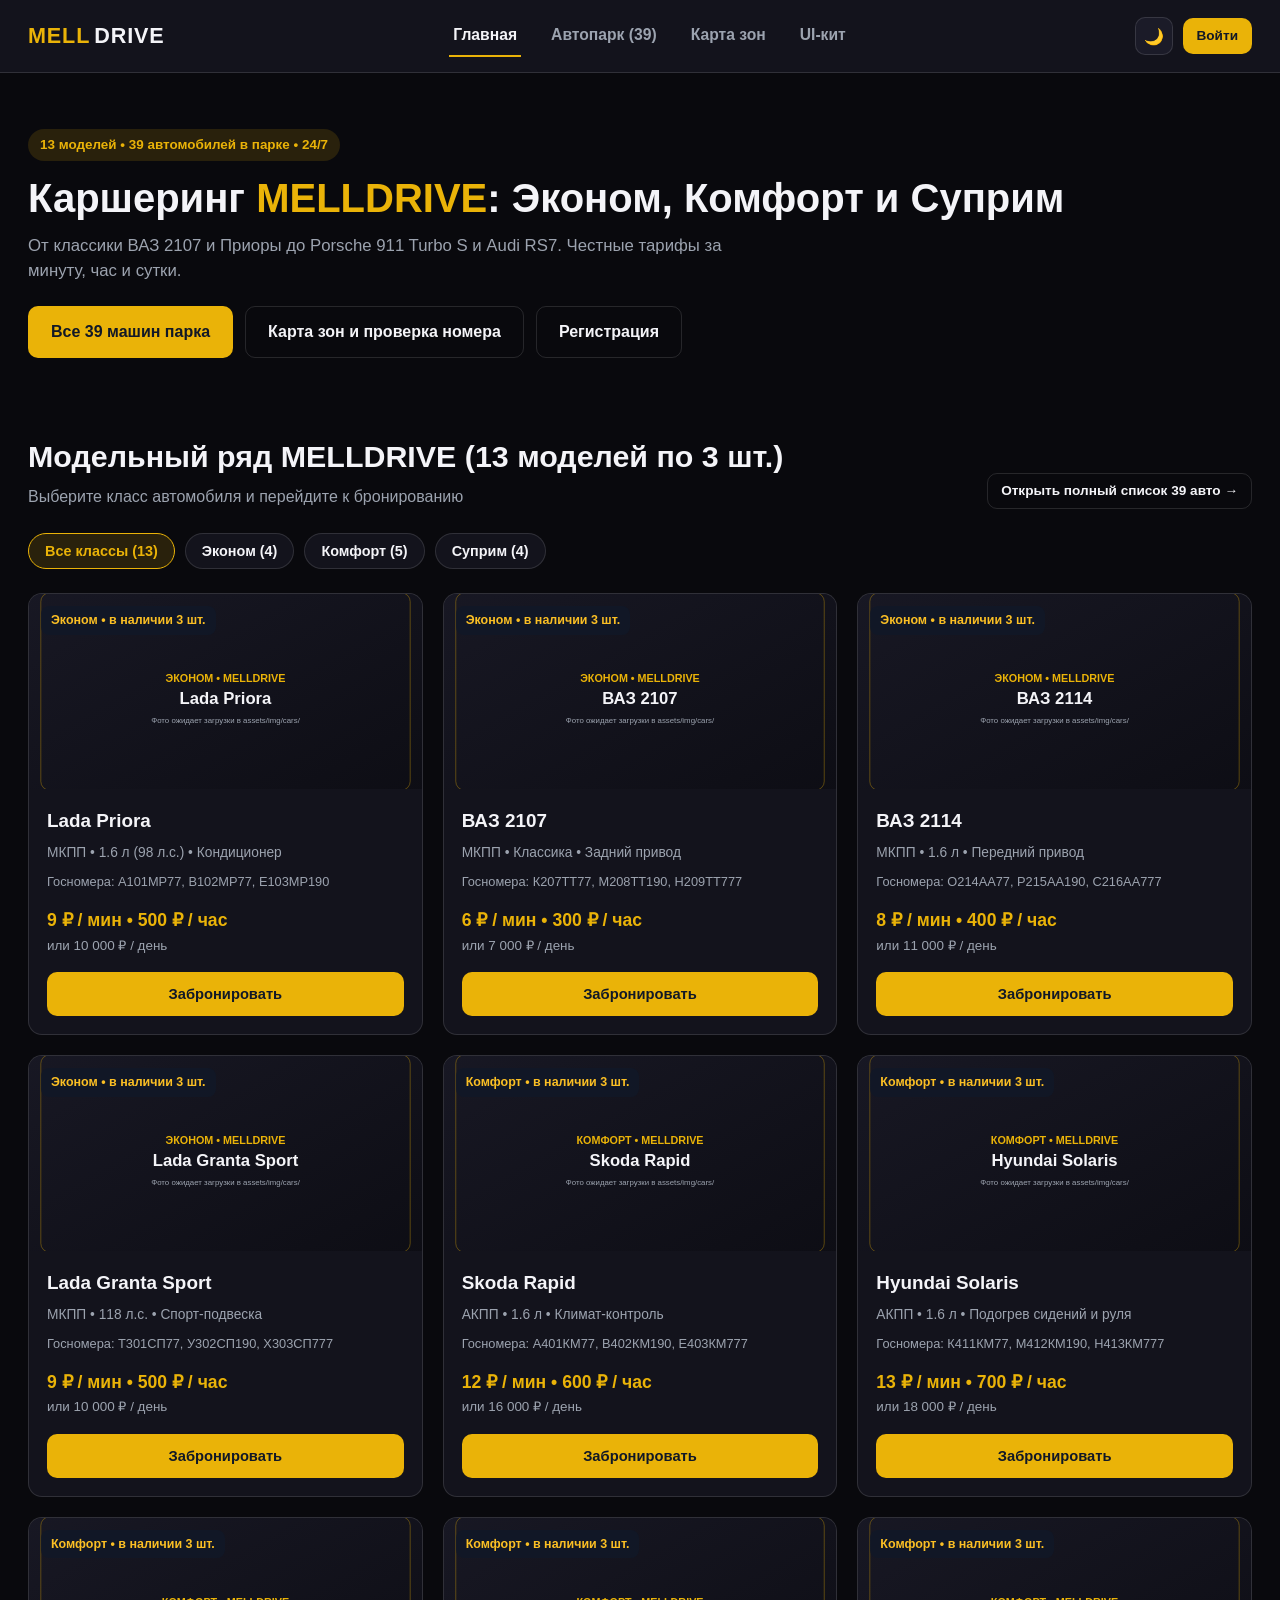
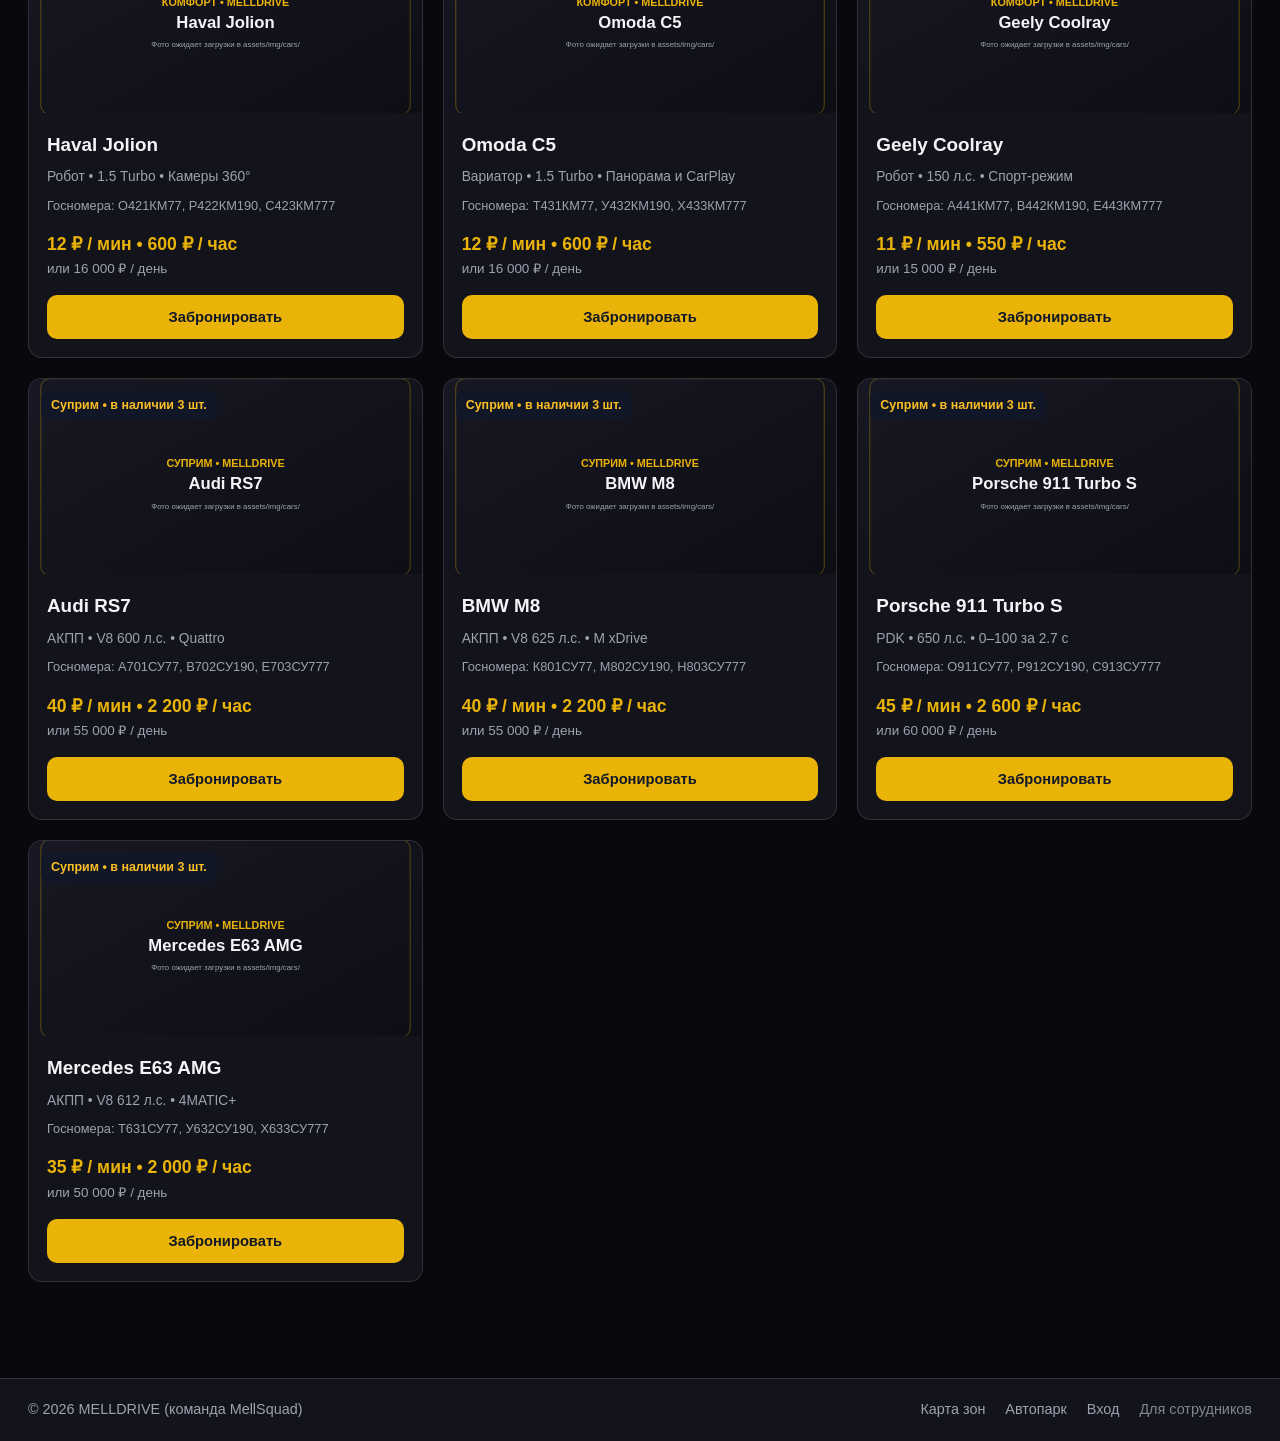
==== commit 6026429d: "feat: обновлен автопарк (13 моделей по 3 шт., Эконом/Комфорт/Суприм) с тарифами за минуту, час и ден" ====
--- a/frontend/index.html
+++ b/frontend/index.html
@@ -3,8 +3,26 @@
 <head>
     <meta charset="UTF-8">
     <meta name="viewport" content="width=device-width, initial-scale=1.0">
-    <title>MELLDRIVE — Каршеринг нового поколения</title>
+    <title>MELLDRIVE — Каршеринг Москвы и Подмосковья</title>
     <link rel="stylesheet" href="assets/css/main.css">
+    <style>
+        .filter-pills { display: flex; flex-wrap: wrap; gap: 10px; margin-bottom: 24px; }
+        .filter-pill {
+            padding: 9px 16px;
+            border-radius: 999px;
+            border: 1px solid var(--border);
+            background: var(--bg-card);
+            color: var(--text-main);
+            cursor: pointer;
+            font-weight: 700;
+            font-size: 0.9rem;
+        }
+        .filter-pill.active {
+            border-color: var(--gold);
+            background: var(--gold-soft);
+            color: var(--gold);
+        }
+    </style>
 </head>
 <body>
     <header class="header">
@@ -15,7 +33,7 @@
             <nav class="nav" id="mainNav">
                 <ul class="nav__list">
                     <li><a href="index.html" class="nav__link active">Главная</a></li>
-                    <li><a href="pages/catalog.html" class="nav__link">Автопарк</a></li>
+                    <li><a href="pages/catalog.html" class="nav__link">Автопарк (39)</a></li>
                     <li><a href="pages/map.html" class="nav__link">Карта зон</a></li>
                     <li><a href="pages/profile.html" class="nav__link">Кабинет</a></li>
                     <li><a href="pages/admin.html" class="nav__link">Админка</a></li>
@@ -32,12 +50,12 @@
     <main>
         <section class="hero">
             <div class="container">
-                <span class="hero__badge">Мгновенная аренда без залога • 24/7</span>
-                <h1 class="hero__title">Каршеринг <span class="text-gradient">MELLDRIVE</span> по Москве и области</h1>
-                <p class="hero__subtitle">Выбирайте авто под поездку, смотрите стоимость за минуту и за час, проверяйте статус по госномеру и бронируйте онлайн.</p>
+                <span class="hero__badge">13 моделей • 39 автомобилей в парке • 24/7</span>
+                <h1 class="hero__title">Каршеринг <span class="text-gradient">MELLDRIVE</span>: Эконом, Комфорт и Суприм</h1>
+                <p class="hero__subtitle">От классики ВАЗ 2107 и Приоры до Porsche 911 Turbo S и Audi RS7. Честные тарифы за минуту, час и сутки.</p>
                 <div style="display:flex; gap:12px; flex-wrap:wrap; margin-top:22px;">
-                    <a href="pages/catalog.html" class="btn btn--primary btn--large">Выбрать автомобиль</a>
-                    <a href="pages/map.html" class="btn btn--outline btn--large">Карта зон</a>
+                    <a href="pages/catalog.html" class="btn btn--primary btn--large">Все 39 машин парка</a>
+                    <a href="pages/map.html" class="btn btn--outline btn--large">Карта зон и проверка номера</a>
                     <a href="pages/register.html" class="btn btn--outline btn--large">Регистрация</a>
                 </div>
             </div>
@@ -47,11 +65,19 @@
             <div class="container">
                 <div class="section__header">
                     <div>
-                        <h2 class="section__title">Автопарк в наличии</h2>
-                        <p class="section__subtitle">Поминутный и почасовой тариф указаны для каждой машины</p>
+                        <h2 class="section__title">Модельный ряд MELLDRIVE (13 моделей по 3 шт.)</h2>
+                        <p class="section__subtitle">Выберите класс автомобиля и перейдите к бронированию</p>
                     </div>
-                    <a href="pages/catalog.html" class="btn btn--outline btn--sm">Весь каталог →</a>
+                    <a href="pages/catalog.html" class="btn btn--outline btn--sm">Открыть полный список 39 авто →</a>
                 </div>
+
+                <div class="filter-pills" id="homeCatFilters">
+                    <button type="button" class="filter-pill active" data-cat="all">Все классы (13)</button>
+                    <button type="button" class="filter-pill" data-cat="Эконом">Эконом (4)</button>
+                    <button type="button" class="filter-pill" data-cat="Комфорт">Комфорт (5)</button>
+                    <button type="button" class="filter-pill" data-cat="Суприм">Суприм (4)</button>
+                </div>
+
                 <div class="cars-grid" id="homeCarsGrid"></div>
             </div>
         </section>
@@ -69,35 +95,48 @@
         </div>
     </footer>
 
+    <script src="assets/js/fleet-data.js"></script>
     <script>
-        const DEFAULT_CARS = [
-            { id: 1, plate: 'А777МР77', name: 'Hyundai Solaris', category: 'Эконом', specs: 'АКПП • Бензин • Кондиционер', priceMin: 11.5, priceHour: 520, priceDay: 2400, img: 'assets/img/cars/solaris.jpg' },
-            { id: 2, plate: 'Е304КХ190', name: 'Haval Jolion 4WD', category: 'Комфорт', specs: 'Робот • Полный привод • Камеры 360', priceMin: 15.5, priceHour: 700, priceDay: 3500, img: 'assets/img/cars/haval-jolion.jpg' },
-            { id: 3, plate: 'О512ТТ777', name: 'Tesla Model 3', category: 'Электро', specs: 'Автопилот • Запас 490 км • Премиум', priceMin: 25.0, priceHour: 1150, priceDay: 6900, img: 'assets/img/cars/tesla-model-3.jpg' },
-            { id: 4, plate: 'М005АА99', name: 'BMW M5 Competition', category: 'Спорт', specs: 'АКПП • 625 л.с. • 0-100 за 3.3 с', priceMin: 55.0, priceHour: 2500, priceDay: 39000, img: 'assets/img/cars/bmw-m5.jpg' },
-            { id: 5, plate: 'А001МР77', name: 'Mercedes-Maybach S 580', category: 'Бизнес', specs: 'АКПП • 503 л.с. • Полный привод', priceMin: 75.0, priceHour: 3400, priceDay: 55000, img: 'assets/img/cars/maybach-s580.jpg' },
-            { id: 6, plate: 'К911ТУ777', name: 'Porsche 911 Turbo S', category: 'Спорт', specs: 'PDK • 650 л.с. • 0-100 за 2.7 с', priceMin: 90.0, priceHour: 4100, priceDay: 72000, img: 'assets/img/cars/porsche-911.jpg' }
-        ];
+        let activeCat = 'all';
+        const allUnits = window.buildMellFleetUnits(false);
 
-        const grid = document.getElementById('homeCarsGrid');
-        grid.innerHTML = DEFAULT_CARS.map(car => {
-            const hourPrice = car.priceHour || Math.round((Number(car.priceMin) * 45) / 10) * 10;
-            return `
-                <article class="car-card">
-                    <div class="car-card__badge">${car.category} • ${car.plate}</div>
-                    <img class="car-card__img" src="${car.img}" alt="${car.name}">
-                    <div class="car-card__body">
-                        <h3 class="car-card__title">${car.name}</h3>
-                        <div class="car-card__specs">${car.specs}</div>
-                        <div class="car-card__pricing">
-                            <span class="car-card__price">${Number(car.priceMin).toFixed(2)} ₽ / мин • ${hourPrice.toLocaleString('ru-RU')} ₽ / час</span>
-                            <span class="car-card__price-sub">или ${Number(car.priceDay).toLocaleString('ru-RU')} ₽ / сутки</span>
+        function renderHomeModels() {
+            const list = activeCat === 'all'
+                ? window.MELLDRIVE_MODELS
+                : window.MELLDRIVE_MODELS.filter(m => m.category === activeCat);
+
+            const grid = document.getElementById('homeCarsGrid');
+            grid.innerHTML = list.map(m => {
+                const firstUnit = allUnits.find(u => u.modelId === m.modelId) || { id: 1 };
+                return `
+                    <article class="car-card">
+                        <div class="car-card__badge">${m.category} • в наличии ${m.plates.length} шт.</div>
+                        <img class="car-card__img" src="${m.img}" alt="${m.name}" onerror="window.mellCarPlaceholder(this, '${m.name}', '${m.category}')">
+                        <div class="car-card__body">
+                            <h3 class="car-card__title">${m.name}</h3>
+                            <div class="car-card__specs">${m.specs}</div>
+                            <div style="font-size:0.8rem; color:var(--text-muted);">Госномера: ${m.plates.join(', ')}</div>
+                            <div class="car-card__pricing">
+                                <span class="car-card__price">${m.priceMin} ₽ / мин • ${m.priceHour.toLocaleString('ru-RU')} ₽ / час</span>
+                                <span class="car-card__price-sub">или ${m.priceDay.toLocaleString('ru-RU')} ₽ / день</span>
+                            </div>
+                            <a href="pages/car.html?id=${firstUnit.id}" class="btn btn--primary btn--block" style="margin-top:8px;">Забронировать</a>
                         </div>
-                        <a href="pages/car.html?id=${car.id}" class="btn btn--primary btn--block" style="margin-top:8px;">Забронировать</a>
-                    </div>
-                </article>
-            `;
-        }).join('');
+                    </article>
+                `;
+            }).join('');
+        }
+
+        document.querySelectorAll('#homeCatFilters .filter-pill').forEach(btn => {
+            btn.addEventListener('click', () => {
+                document.querySelectorAll('#homeCatFilters .filter-pill').forEach(b => b.classList.remove('active'));
+                btn.classList.add('active');
+                activeCat = btn.dataset.cat;
+                renderHomeModels();
+            });
+        });
+
+        renderHomeModels();
     </script>
     <script src="assets/js/theme-session.js"></script>
 </body>
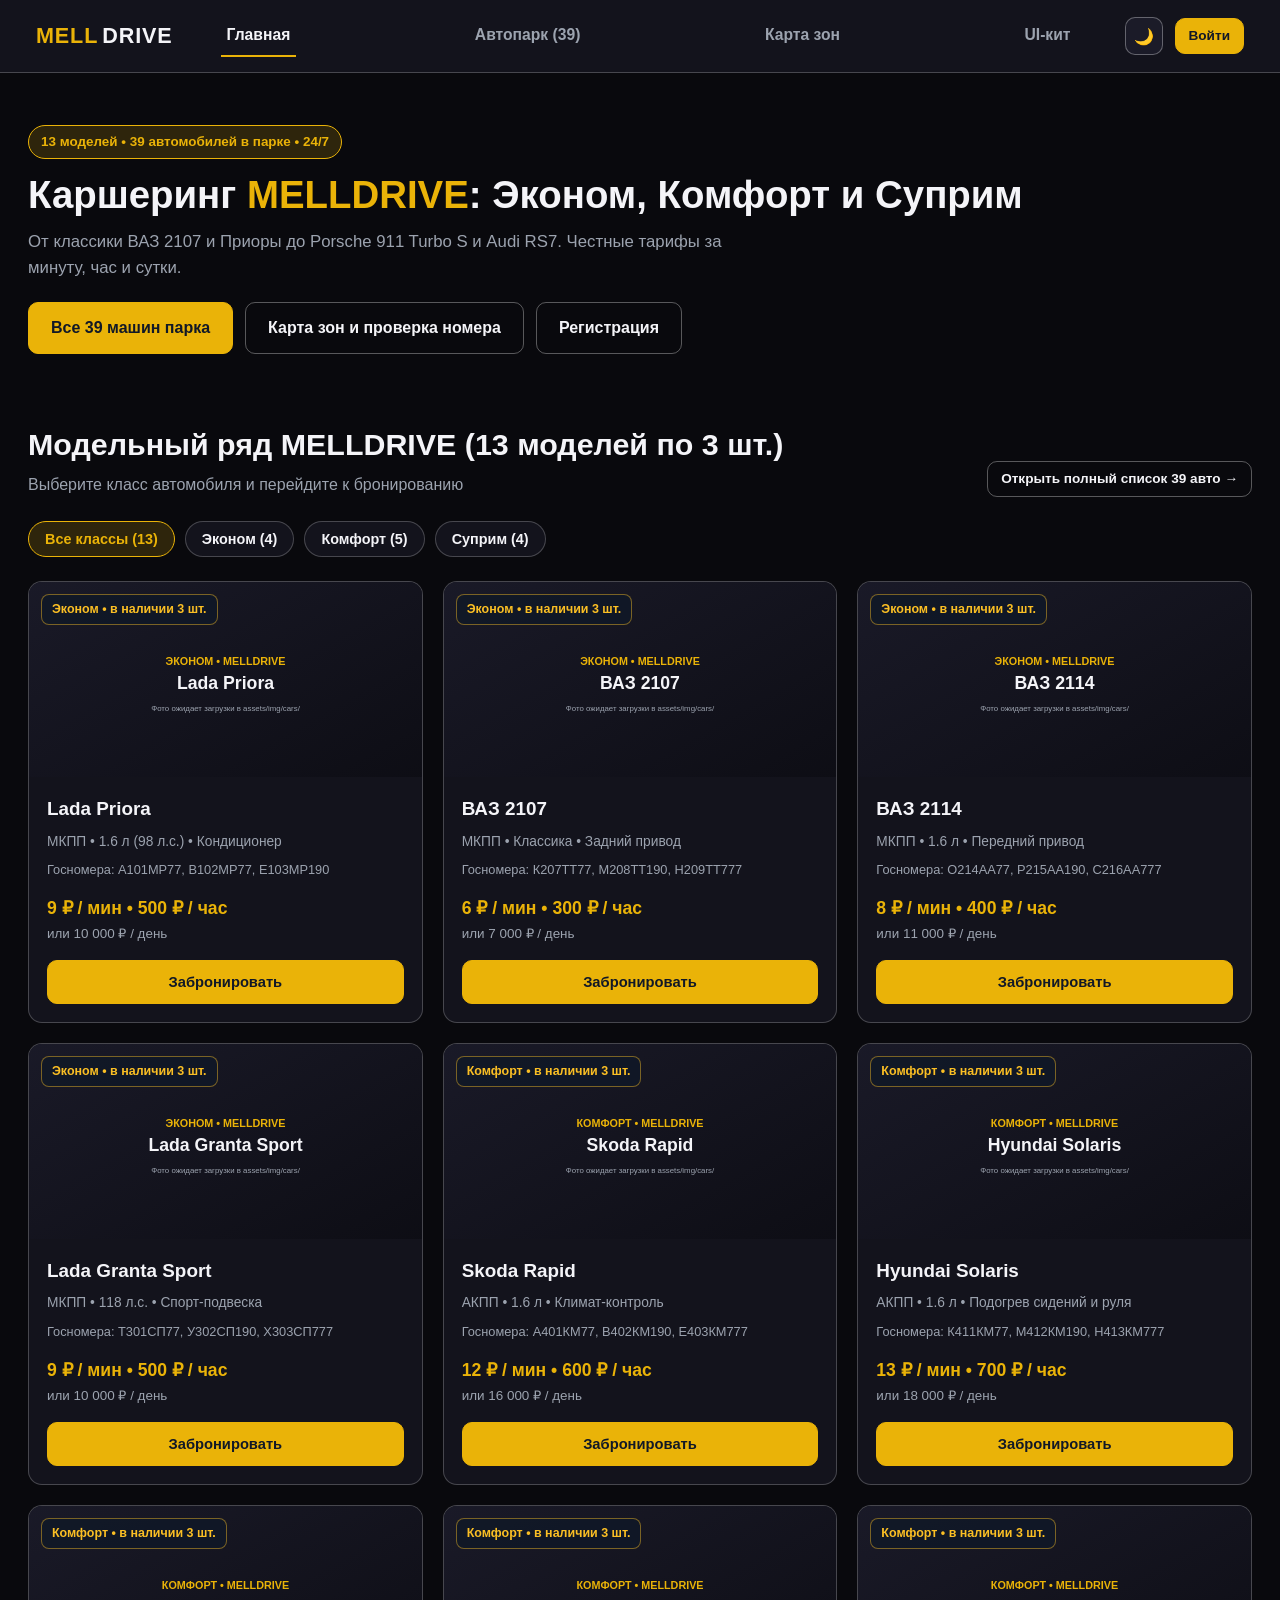
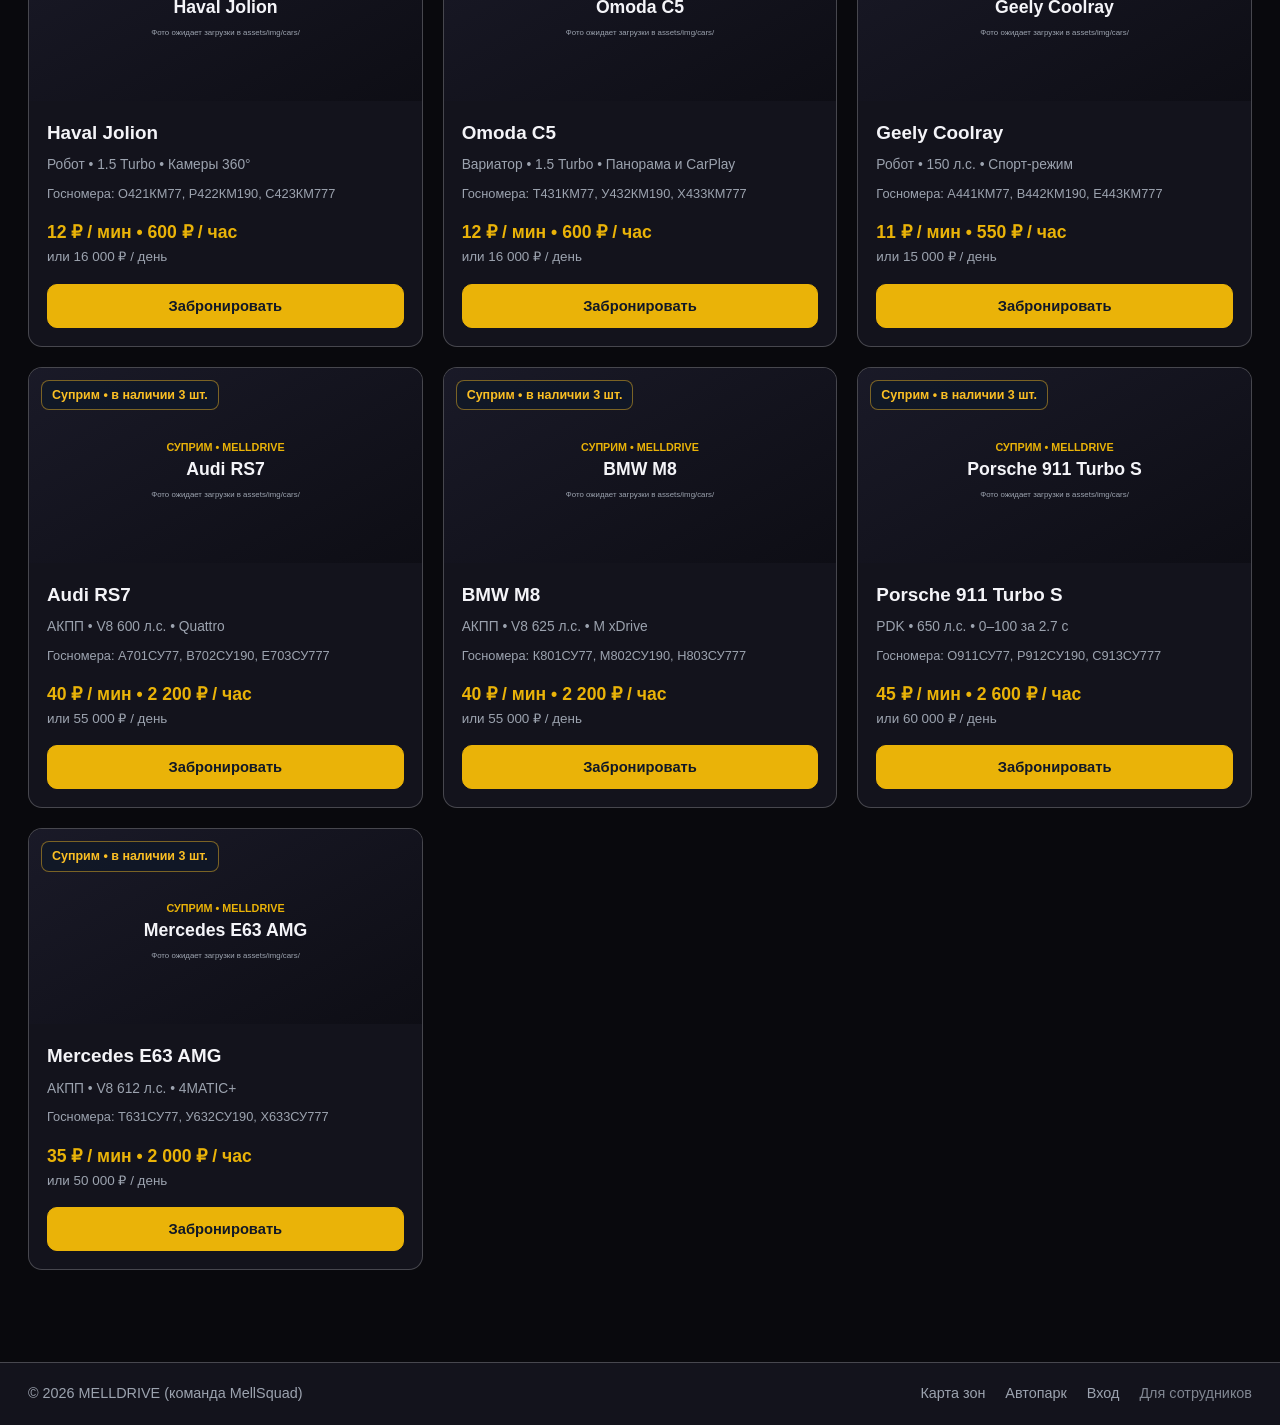
==== commit 177172f1: "fix: QA-аудит и закрытие BUG-048..BUG-056 (выход из куки, синхронизация админки с 39 авто, запрет дв" ====
--- a/frontend/index.html
+++ b/frontend/index.html
@@ -102,8 +102,8 @@
 
         function renderHomeModels() {
             const list = activeCat === 'all'
-                ? window.MELLDRIVE_MODELS
-                : window.MELLDRIVE_MODELS.filter(m => m.category === activeCat);
+                ? window.getMellModels()
+                : window.getMellModels().filter(m => m.category === activeCat);
 
             const grid = document.getElementById('homeCarsGrid');
             grid.innerHTML = list.map(m => {
@@ -141,3 +141,4 @@
     <script src="assets/js/theme-session.js"></script>
 </body>
 </html>
+
--- a/frontend/assets/css/main.css
+++ b/frontend/assets/css/main.css
@@ -4,23 +4,26 @@
     --bg-elevated: #1b1b28;
     --text-main: #f4f4f8;
     --text-muted: #9ca3af;
-    --border: rgba(255, 255, 255, 0.12);
+    --border: rgba(255, 255, 255, 0.22);
+    --btn-border: rgba(255, 255, 255, 0.32);
     --gold: #eab308;
-    --gold-soft: rgba(234, 179, 8, 0.14);
+    --gold-soft: rgba(234, 179, 8, 0.16);
     --success: #22c55e;
     --danger: #ef4444;
     --radius: 14px;
 }
 
-body.light-theme {
-    --bg-main: #f4f6fa;
-    --bg-card: #ffffff;
-    --bg-elevated: #eef1f7;
-    --text-main: #111827;
-    --text-muted: #4b5563;
-    --border: rgba(17, 24, 39, 0.14);
-    --gold: #b45309;
-    --gold-soft: rgba(180, 83, 9, 0.12);
+body.light-theme,
+html[data-theme="light"] body {
+    --bg-main: #f3f5f9 !important;
+    --bg-card: #ffffff !important;
+    --bg-elevated: #e9edf5 !important;
+    --text-main: #111827 !important;
+    --text-muted: #4b5563 !important;
+    --border: rgba(17, 24, 39, 0.22) !important;
+    --btn-border: rgba(17, 24, 39, 0.35) !important;
+    --gold: #b45309 !important;
+    --gold-soft: rgba(180, 83, 9, 0.14) !important;
 }
 
 * { box-sizing: border-box; }
@@ -43,7 +46,7 @@
     padding: 0 28px;
 }
 
-.section { padding: 48px 0; }
+.section { padding: 44px 0; }
 .section__header {
     display: flex;
     justify-content: space-between;
@@ -57,18 +60,24 @@
 
 /* Широкая верхняя шапка */
 .header {
+    width: 100%;
     position: sticky;
     top: 0;
     z-index: 200;
     background: var(--bg-card);
     border-bottom: 1px solid var(--border);
 }
+.header > .container.header__container,
 .header__container {
+    width: 100% !important;
+    max-width: 100% !important;
     min-height: 72px;
-    display: flex;
-    align-items: center;
-    justify-content: space-between;
-    gap: 28px;
+    padding-left: 36px !important;
+    padding-right: 36px !important;
+    display: flex !important;
+    align-items: center !important;
+    justify-content: space-between !important;
+    gap: 32px !important;
 }
 .logo {
     display: inline-flex;
@@ -77,6 +86,7 @@
     font-weight: 900;
     letter-spacing: 0.04em;
     white-space: nowrap;
+    flex: 0 0 auto;
 }
 .logo__highlight { color: var(--gold); margin-right: 4px; }
 
@@ -85,26 +95,28 @@
     align-items: center;
     visibility: visible !important;
     opacity: 1 !important;
-    flex: 1 1 auto;
-    justify-content: center;
+    flex: 1 1 auto !important;
+    justify-content: center !important;
 }
 .header .nav__list {
     display: flex !important;
     align-items: center;
-    justify-content: center;
+    justify-content: space-between !important;
     flex-wrap: wrap;
-    gap: 26px;
+    gap: 24px !important;
+    width: 100% !important;
+    max-width: 960px !important;
     list-style: none;
     margin: 0;
-    padding: 0;
+    padding: 0 16px !important;
 }
 .header .nav__link {
-    display: inline-block;
-    padding: 8px 4px;
+    display: inline-block !important;
+    padding: 8px 6px !important;
     font-weight: 600;
     font-size: 0.98rem;
     color: var(--text-muted);
-    white-space: nowrap;
+    white-space: nowrap !important;
     border-bottom: 2px solid transparent;
 }
 .header .nav__link:hover,
@@ -113,16 +125,16 @@
     border-bottom-color: var(--gold);
 }
 .header__actions {
-    display: flex;
-    align-items: center;
-    gap: 10px;
-    flex-shrink: 0;
+    display: flex !important;
+    align-items: center !important;
+    gap: 12px !important;
+    flex: 0 0 auto;
 }
 .theme-toggle {
     width: 38px;
     height: 38px;
     border-radius: 10px;
-    border: 1px solid var(--border);
+    border: 1.5px solid var(--btn-border);
     background: var(--bg-elevated);
     color: var(--text-main);
     cursor: pointer;
@@ -133,7 +145,7 @@
 }
 .burger { display: none; }
 
-/* Кнопки */
+/* Кнопки с чёткими рамками */
 .btn {
     display: inline-flex;
     align-items: center;
@@ -141,35 +153,49 @@
     gap: 8px;
     padding: 10px 18px;
     border-radius: 10px;
-    border: 1px solid transparent;
+    border: 1.5px solid var(--btn-border);
     font-weight: 700;
     font-size: 0.92rem;
     cursor: pointer;
-}
-.btn--primary { background: var(--gold); color: #111827; }
+    background: var(--bg-elevated);
+    color: var(--text-main);
+}
+.btn--primary {
+    background: var(--gold);
+    color: #111827;
+    border-color: var(--gold);
+}
 .btn--outline {
     background: transparent;
-    border-color: var(--border);
-    color: var(--text-main);
-}
-.btn--outline:hover { border-color: var(--gold); color: var(--gold); }
-.btn--danger { background: rgba(239, 68, 68, 0.16); color: var(--danger); border-color: rgba(239, 68, 68, 0.4); }
+    border: 1.5px solid var(--btn-border);
+    color: var(--text-main);
+}
+.btn--outline:hover {
+    border-color: var(--gold);
+    color: var(--gold);
+}
+.btn--danger {
+    background: rgba(239, 68, 68, 0.16);
+    color: var(--danger);
+    border: 1.5px solid rgba(239, 68, 68, 0.55);
+}
 .btn--sm { padding: 7px 13px; font-size: 0.85rem; }
 .btn--large { padding: 13px 22px; font-size: 1rem; }
 .btn--block { width: 100%; }
 
-/* Карточки авто */
-.hero { padding: 56px 0 28px; }
+/* Карточки */
+.hero { padding: 52px 0 24px; }
 .hero__badge {
     display: inline-block;
     padding: 6px 12px;
     border-radius: 999px;
     background: var(--gold-soft);
+    border: 1px solid var(--gold);
     color: var(--gold);
     font-weight: 700;
     font-size: 0.84rem;
 }
-.hero__title { margin: 14px 0 12px; font-size: 2.5rem; font-weight: 900; line-height: 1.15; }
+.hero__title { margin: 14px 0 12px; font-size: 2.4rem; font-weight: 900; line-height: 1.15; }
 .hero__subtitle { max-width: 720px; color: var(--text-muted); font-size: 1.05rem; margin: 0; }
 .text-gradient { color: var(--gold); }
 
@@ -181,7 +207,7 @@
 .car-card {
     position: relative;
     background: var(--bg-card);
-    border: 1px solid var(--border);
+    border: 1.5px solid var(--border);
     border-radius: var(--radius);
     overflow: hidden;
     display: flex;
@@ -194,7 +220,8 @@
     z-index: 2;
     padding: 5px 10px;
     border-radius: 8px;
-    background: rgba(17, 24, 39, 0.85);
+    background: rgba(17, 24, 39, 0.88);
+    border: 1px solid rgba(251, 191, 36, 0.45);
     color: #fbbf24;
     font-size: 0.78rem;
     font-weight: 700;
@@ -223,22 +250,40 @@
 }
 .hidden { display: none !important; }
 
-/* Кликабельные звёзды рейтинга */
 .star-picker { display: inline-flex; gap: 6px; align-items: center; }
 .star-btn {
-    background: transparent;
-    border: none;
-    font-size: 1.5rem;
+    background: var(--bg-elevated);
+    border: 1px solid var(--btn-border);
+    border-radius: 6px;
+    font-size: 1.35rem;
     line-height: 1;
     cursor: pointer;
-    color: #4b5563;
-    padding: 2px;
-}
-.star-btn.active { color: #f59e0b; }
+    color: #6b7280;
+    padding: 4px 7px;
+}
+.star-btn.active { color: #f59e0b; border-color: #f59e0b; }
 
 @media (max-width: 900px) {
     .container { padding: 0 16px; }
-    .header__container { gap: 12px; }
-    .header .nav__list { gap: 14px; font-size: 0.9rem; }
+    .header__container { gap: 12px; padding-left: 16px !important; padding-right: 16px !important; }
+    .header .nav__list { gap: 12px !important; font-size: 0.9rem; padding: 0 !important; }
     .hero__title { font-size: 1.9rem; }
 }
+
+/* Fix BUG-056: светлая тема на уровне :root и системных контролов */
+:root { color-scheme: dark; }
+:root[data-theme="light"] {
+    color-scheme: light;
+    --bg-main: #f3f5f9 !important;
+    --bg-card: #ffffff !important;
+    --bg-elevated: #e9edf5 !important;
+    --text-main: #111827 !important;
+    --text-muted: #4b5563 !important;
+    --border: rgba(17, 24, 39, 0.22) !important;
+    --btn-border: rgba(17, 24, 39, 0.35) !important;
+    --gold: #b45309 !important;
+    --gold-soft: rgba(180, 83, 9, 0.14) !important;
+}
+:root[data-theme="light"] .btn--primary {
+    color: #ffffff !important;
+}
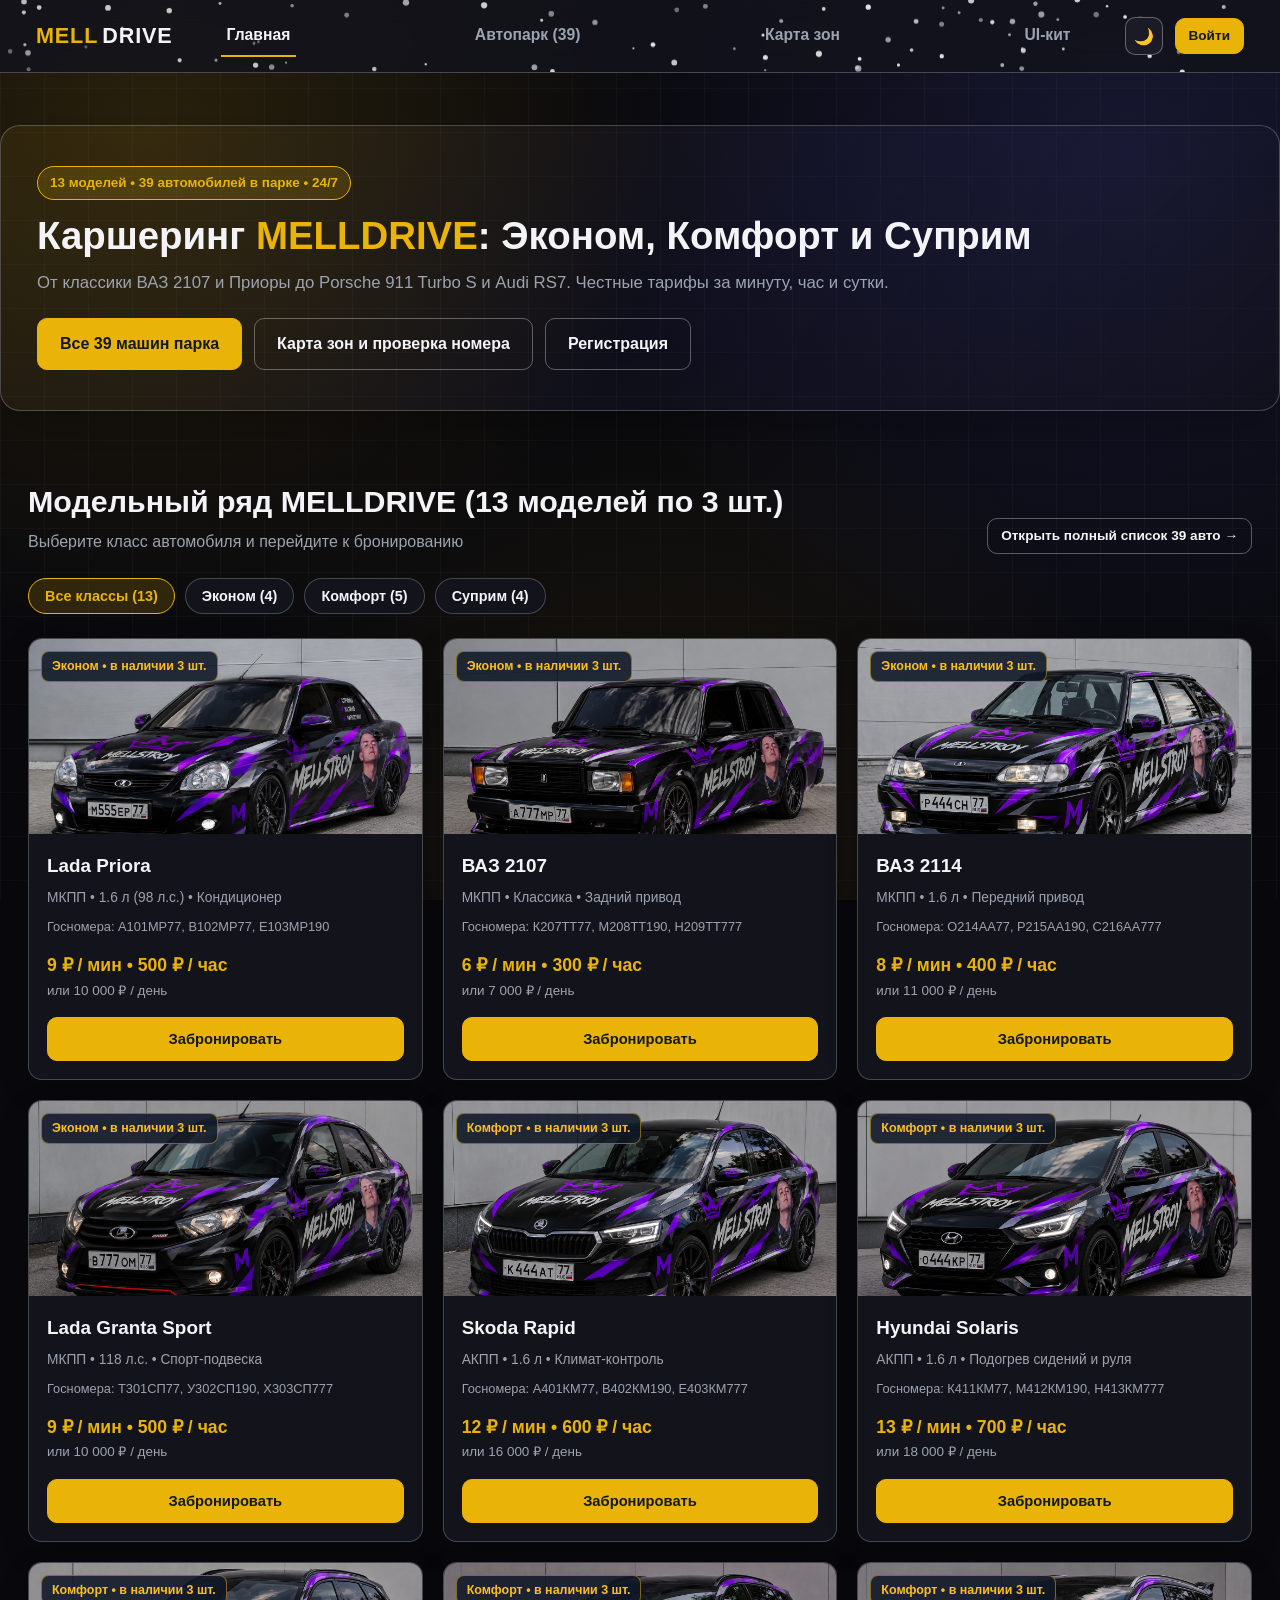
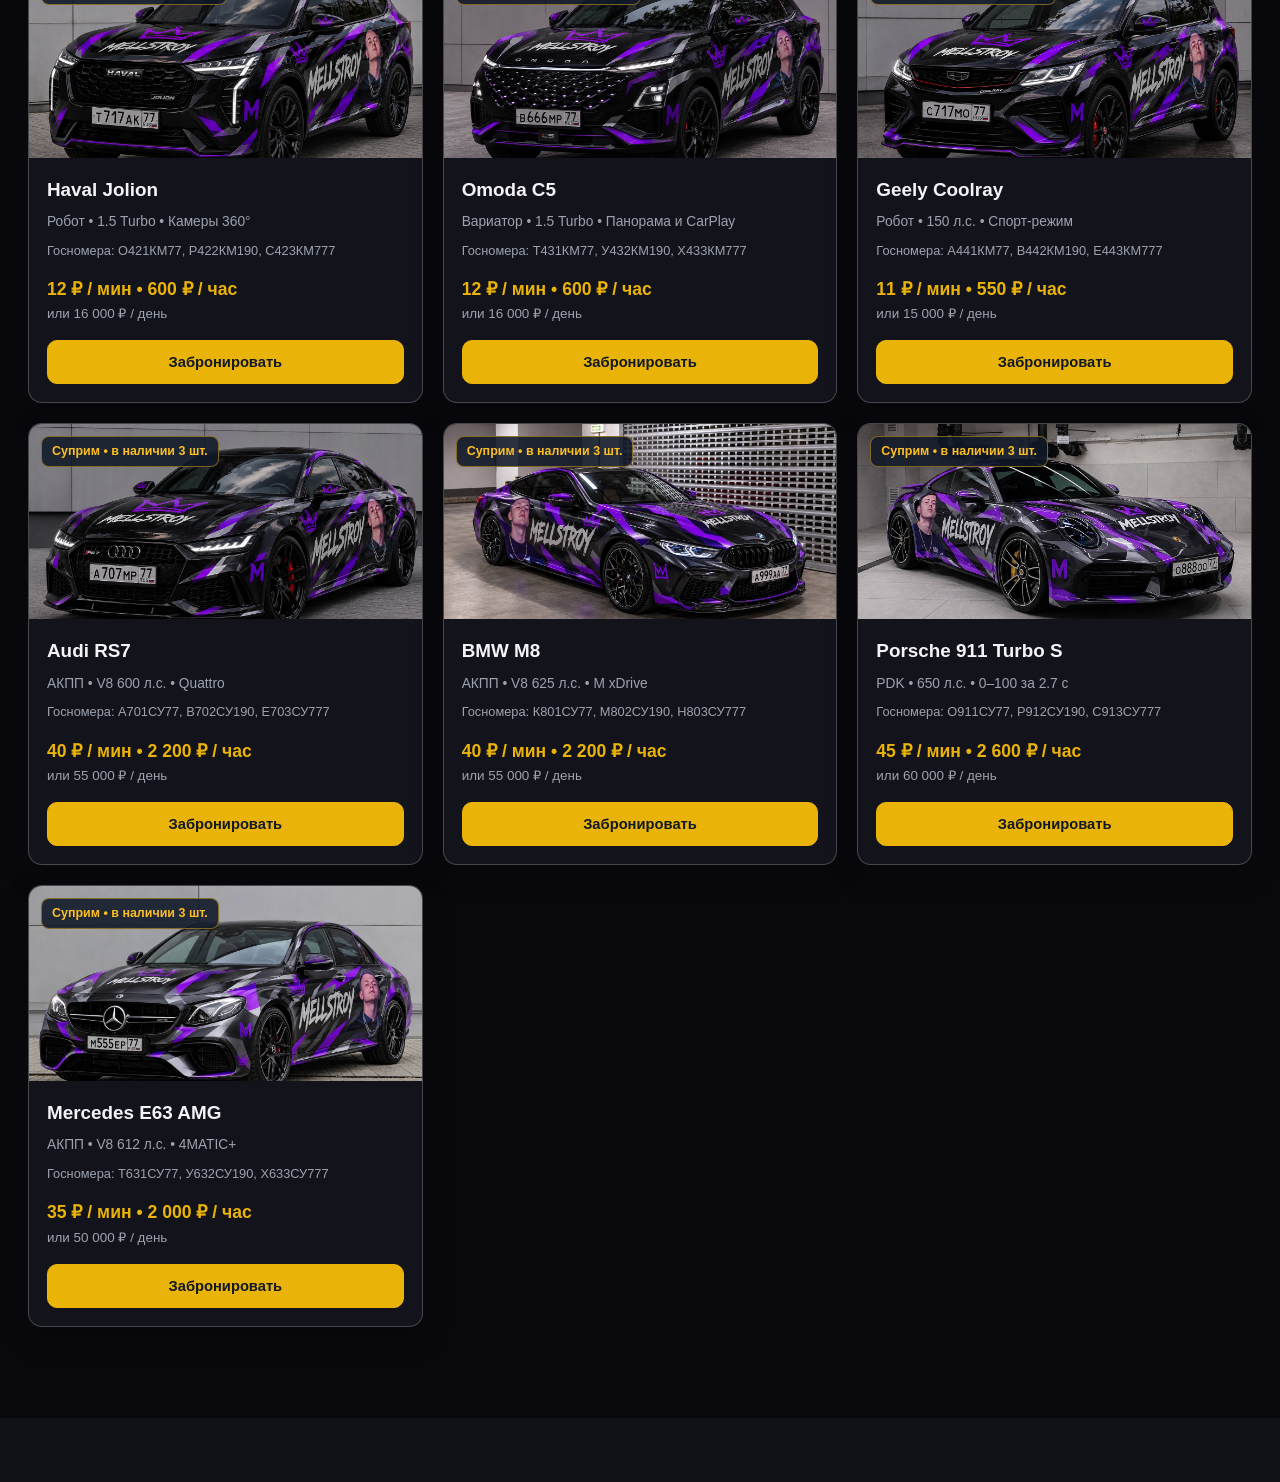
==== commit 32b1ec1d: "fix: BUG-059/060 подзаголовок в одну строку, скрытие регистрации при входе и лимит одной активной ар" ====
--- a/frontend/index.html
+++ b/frontend/index.html
@@ -52,7 +52,7 @@
             <div class="container">
                 <span class="hero__badge">13 моделей • 39 автомобилей в парке • 24/7</span>
                 <h1 class="hero__title">Каршеринг <span class="text-gradient">MELLDRIVE</span>: Эконом, Комфорт и Суприм</h1>
-                <p class="hero__subtitle">От классики ВАЗ 2107 и Приоры до Porsche 911 Turbo S и Audi RS7. Честные тарифы за минуту, час и сутки.</p>
+                <p class="hero__subtitle">От классики ВАЗ 2107 и Приоры до Porsche 911 Turbo S и Audi RS7. <span class="nowrap-phrase">Честные тарифы за минуту, час и сутки.</span></p>
                 <div style="display:flex; gap:12px; flex-wrap:wrap; margin-top:22px;">
                     <a href="pages/catalog.html" class="btn btn--primary btn--large">Все 39 машин парка</a>
                     <a href="pages/map.html" class="btn btn--outline btn--large">Карта зон и проверка номера</a>
@@ -142,3 +142,4 @@
 </body>
 </html>
 
+
--- a/frontend/assets/css/main.css
+++ b/frontend/assets/css/main.css
@@ -287,3 +287,117 @@
 :root[data-theme="light"] .btn--primary {
     color: #ffffff !important;
 }
+
+/* MELLDRIVE_HEADER_SNOW_CSS_START */
+.header {
+    position: sticky;
+    overflow: hidden;
+}
+.header .header-snow-canvas {
+    position: absolute;
+    inset: 0;
+    width: 100%;
+    height: 100%;
+    pointer-events: none;
+    z-index: 0;
+    display: block;
+}
+.header > .header__container {
+    position: relative;
+    z-index: 1;
+}
+/* MELLDRIVE_HEADER_SNOW_CSS_END */
+
+/* MELLDRIVE_BG_ENHANCE_START */
+body {
+    background-color: var(--bg-main);
+    background-image:
+        radial-gradient(circle at 12% 14%, rgba(234, 179, 8, 0.14), transparent 38%),
+        radial-gradient(circle at 88% 18%, rgba(99, 102, 241, 0.16), transparent 40%),
+        radial-gradient(circle at 52% 92%, rgba(234, 179, 8, 0.08), transparent 45%),
+        linear-gradient(rgba(255, 255, 255, 0.025) 1px, transparent 1px),
+        linear-gradient(90deg, rgba(255, 255, 255, 0.025) 1px, transparent 1px);
+    background-size: 100% 100%, 100% 100%, 100% 100%, 44px 44px, 44px 44px;
+    background-attachment: fixed;
+    min-height: 100vh;
+}
+
+:root[data-theme="light"] body,
+body.light-theme {
+    background-color: var(--bg-main);
+    background-image:
+        radial-gradient(circle at 12% 14%, rgba(217, 119, 6, 0.12), transparent 40%),
+        radial-gradient(circle at 88% 18%, rgba(59, 130, 246, 0.12), transparent 42%),
+        radial-gradient(circle at 50% 90%, rgba(217, 119, 6, 0.07), transparent 45%),
+        linear-gradient(rgba(17, 24, 39, 0.035) 1px, transparent 1px),
+        linear-gradient(90deg, rgba(17, 24, 39, 0.035) 1px, transparent 1px);
+    background-size: 100% 100%, 100% 100%, 100% 100%, 44px 44px, 44px 44px;
+    background-attachment: fixed;
+}
+
+.header {
+    background: rgba(19, 19, 28, 0.86) !important;
+    backdrop-filter: blur(12px);
+    -webkit-backdrop-filter: blur(12px);
+}
+
+:root[data-theme="light"] .header,
+body.light-theme .header {
+    background: rgba(255, 255, 255, 0.88) !important;
+}
+
+.hero {
+    position: relative;
+}
+.hero .container {
+    background: linear-gradient(135deg, rgba(234, 179, 8, 0.08), rgba(99, 102, 241, 0.06) 55%, rgba(19, 19, 28, 0.45));
+    border: 1px solid var(--border);
+    border-radius: 20px;
+    padding: 40px 36px;
+    box-shadow: 0 20px 50px rgba(0, 0, 0, 0.28);
+}
+
+:root[data-theme="light"] .hero .container,
+body.light-theme .hero .container {
+    background: linear-gradient(135deg, rgba(255, 255, 255, 0.92), rgba(254, 243, 199, 0.45) 55%, rgba(239, 246, 255, 0.85));
+    box-shadow: 0 14px 36px rgba(15, 23, 42, 0.08);
+}
+
+.car-card {
+    transition: transform 0.2s ease, border-color 0.2s ease, box-shadow 0.2s ease;
+    box-shadow: 0 10px 28px rgba(0, 0, 0, 0.22);
+}
+.car-card:hover {
+    transform: translateY(-4px);
+    border-color: var(--gold);
+    box-shadow: 0 16px 36px rgba(234, 179, 8, 0.14);
+}
+
+:root[data-theme="light"] .car-card,
+body.light-theme .car-card {
+    box-shadow: 0 8px 24px rgba(15, 23, 42, 0.07);
+}
+
+.footer {
+    background: rgba(19, 19, 28, 0.85);
+    backdrop-filter: blur(8px);
+}
+:root[data-theme="light"] .footer,
+body.light-theme .footer {
+    background: rgba(255, 255, 255, 0.88);
+}
+/* MELLDRIVE_BG_ENHANCE_END */
+
+/* MELLDRIVE_HERO_SUBTITLE_FIX_START */
+.hero__subtitle {
+    max-width: none !important;
+}
+.nowrap-phrase {
+    white-space: nowrap;
+}
+@media (max-width: 640px) {
+    .nowrap-phrase {
+        white-space: normal;
+    }
+}
+/* MELLDRIVE_HERO_SUBTITLE_FIX_END */
